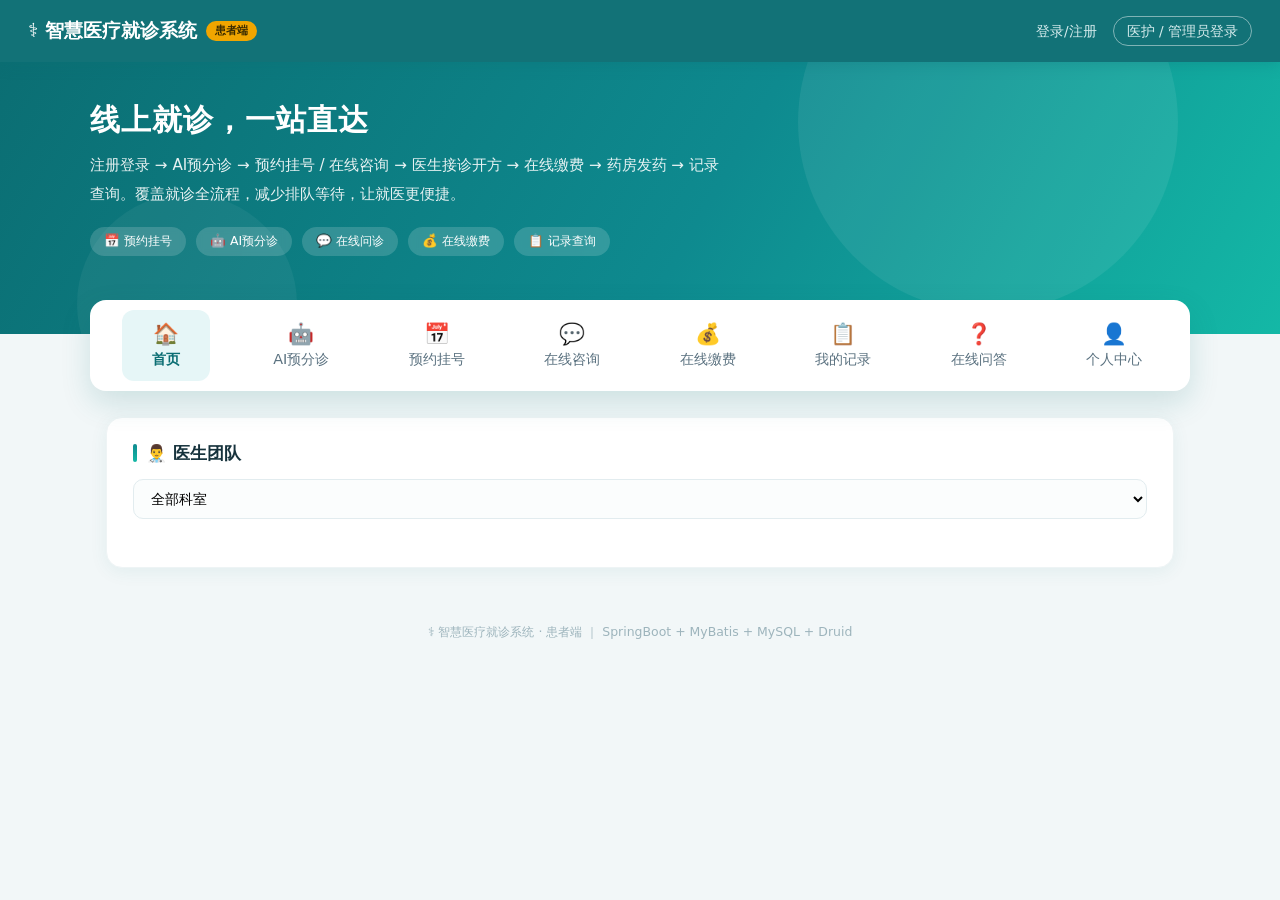
==== src/main/resources/public/index.html @ e4401f3a "基线：前端 UI 改造前的原始状态 5 个纯静态 HTML（患者端/登录/管理/医生/药房），样式与脚本内联。 此提交作为前端改造的可回滚基线。" ====
<!DOCTYPE html>
<html lang="zh-CN">
<head>
<meta charset="UTF-8">
<meta name="viewport" content="width=device-width, initial-scale=1.0">
<title>智慧医疗就诊系统 - 患者端</title>
<style>
:root{
  --brand:#0e8a8f; --brand-dark:#0b6e73; --accent:#f0a500;
  --ink:#16323c; --muted:#6b7f8a; --line:#e2ecef; --bg:#f2f7f8;
}
*{box-sizing:border-box;margin:0;padding:0;font-family:"PingFang SC","Microsoft YaHei",system-ui,sans-serif}
body{background:var(--bg);min-height:100vh;color:var(--ink)}
/* ===== 顶栏 ===== */
.topbar{background:rgba(11,110,115,.97);backdrop-filter:blur(8px);color:#fff;padding:0 28px;height:62px;display:flex;align-items:center;justify-content:space-between;position:sticky;top:0;z-index:50;box-shadow:0 2px 14px rgba(11,110,115,.3)}
.topbar .logo{font-size:1.2rem;font-weight:700;display:flex;align-items:center;gap:9px}
.topbar .logo .badge{background:var(--accent);color:#3a2c00;font-size:.68rem;padding:3px 9px;border-radius:999px;font-weight:600}
.topbar a{color:#e6f6f7;text-decoration:none;margin-left:16px;font-size:.86rem;opacity:.92;transition:.2s}
.topbar a:hover{opacity:1;color:#fff}
/* ===== 横幅 ===== */
.hero{background:linear-gradient(120deg,#0b6e73 0%,#0e8a8f 55%,#14b8a6 100%);color:#fff;padding:38px 24px 78px;position:relative;overflow:hidden}
.hero::before{content:"";position:absolute;width:380px;height:380px;border-radius:50%;background:rgba(255,255,255,.07);top:-130px;right:8%}
.hero::after{content:"";position:absolute;width:220px;height:220px;border-radius:50%;background:rgba(255,255,255,.05);bottom:-80px;left:6%}
.hero .inner{max-width:1100px;margin:0 auto;position:relative}
.hero h1{font-size:1.9rem;letter-spacing:1px;margin-bottom:10px}
.hero p{opacity:.9;font-size:.95rem;line-height:1.9;max-width:640px}
.hero .chips{margin-top:18px;display:flex;gap:10px;flex-wrap:wrap}
.hero .chips span{background:rgba(255,255,255,.16);backdrop-filter:blur(4px);padding:6px 14px;border-radius:999px;font-size:.78rem}
/* ===== 导航 ===== */
.nav{max-width:1100px;margin:-34px auto 0;background:#fff;border-radius:16px;box-shadow:0 12px 30px rgba(11,110,115,.16);display:flex;justify-content:space-around;padding:10px 8px;position:relative;z-index:10;flex-wrap:wrap}
.nav button{border:none;background:none;padding:12px 10px;font-size:.9rem;color:#5b7280;cursor:pointer;border-radius:12px;transition:.22s;display:flex;flex-direction:column;align-items:center;gap:4px;min-width:88px}
.nav button .ico{font-size:1.3rem}
.nav button.active{background:var(--brand-light,#e6f6f7);background:#e6f6f7;color:var(--brand-dark);font-weight:600}
.nav button:hover:not(.active){background:#f2f9fa;color:var(--brand)}
/* ===== 主体卡片 ===== */
.main{max-width:1100px;margin:26px auto;padding:0 16px}
.section{display:none;animation:fade .3s ease}
.section.active{display:block}
@keyframes fade{from{opacity:0;transform:translateY(8px)}to{opacity:1;transform:none}}
.card{background:#fff;border-radius:16px;padding:24px 26px;margin-bottom:20px;box-shadow:0 4px 18px rgba(11,110,115,.07);border:1px solid #eef4f5}
.card h3{font-size:1.06rem;color:var(--ink);margin-bottom:14px;display:flex;align-items:center;gap:9px}
.card h3::before{content:"";width:4px;height:18px;border-radius:2px;background:linear-gradient(180deg,var(--brand),#14b8a6)}
/* ===== 按钮/表单 ===== */
.btn{display:inline-block;padding:9px 20px;border:none;border-radius:10px;background:var(--brand);color:#fff;font-size:.88rem;cursor:pointer;text-decoration:none;transition:.22s;font-weight:500}
.btn:hover{background:var(--brand-dark);transform:translateY(-1px);box-shadow:0 6px 14px rgba(14,138,143,.28)}
.btn.green{background:#16a34a}.btn.green:hover{background:#15803d}
.btn.orange{background:#ea580c}.btn.orange:hover{background:#c2410c}
.btn.gray{background:#94a3b8}.btn.gray:hover{background:#64748b}
.btn.sm{padding:5px 13px;font-size:.8rem;border-radius:8px}
input,select,textarea{width:100%;padding:10px 13px;border:1.5px solid var(--line);border-radius:10px;font-size:.9rem;outline:none;margin-bottom:10px;background:#fbfdfd;transition:.2s}
input:focus,select:focus,textarea:focus{border-color:var(--brand);box-shadow:0 0 0 4px rgba(14,138,143,.1);background:#fff}
label{font-size:.84rem;color:#48606c;display:block;margin-bottom:5px;font-weight:500}
.row{display:flex;gap:12px;flex-wrap:wrap}
.row>*{flex:1;min-width:160px}
/* ===== 表格 ===== */
table{width:100%;border-collapse:separate;border-spacing:0;font-size:.85rem;margin-top:8px;border:1px solid var(--line);border-radius:10px;overflow:hidden}
th,td{padding:10px 12px;text-align:left;border-bottom:1px solid #eef4f5}
th{background:#f0f7f8;color:#33505c;font-weight:600;font-size:.82rem}
tr:last-child td{border-bottom:none}
tbody tr{transition:.15s}
tbody tr:hover{background:#f4fafb}
/* ===== 徽章 ===== */
.tag{display:inline-block;padding:3px 11px;border-radius:999px;font-size:.74rem;font-weight:500}
.tag.blue{background:#e0f2fe;color:#0369a1}.tag.green{background:#dcfce7;color:#15803d}
.tag.orange{background:#ffedd5;color:#c2410c}.tag.red{background:#fee2e2;color:#b91c1c}.tag.gray{background:#f1f5f9;color:#64748b}
/* ===== 医生卡片 ===== */
.doctor-grid{display:grid;grid-template-columns:repeat(auto-fill,minmax(250px,1fr));gap:16px}
.doctor-card{border:1.5px solid var(--line);border-radius:14px;padding:16px;cursor:pointer;transition:.25s;background:#fff}
.doctor-card:hover{border-color:var(--brand);box-shadow:0 10px 24px rgba(14,138,143,.16);transform:translateY(-3px)}
.avatar{width:48px;height:48px;border-radius:50%;background:linear-gradient(135deg,var(--brand),#14b8a6);color:#fff;display:flex;align-items:center;justify-content:center;font-size:1.25rem;font-weight:600;box-shadow:0 4px 10px rgba(14,138,143,.3)}
/* ===== 弹窗 ===== */
.modal-mask{display:none;position:fixed;inset:0;background:rgba(16,42,50,.5);backdrop-filter:blur(3px);z-index:100;justify-content:center;align-items:center}
.modal{position:relative;background:#fff;border-radius:18px;padding:30px 32px;width:410px;max-width:92vw;max-height:88vh;overflow:auto;box-shadow:0 24px 60px rgba(0,0,0,.25);animation:up .3s ease}
@keyframes up{from{opacity:0;transform:translateY(16px) scale(.98)}to{opacity:1;transform:none}}
.modal h3{margin-bottom:16px;color:var(--ink)}
.modal-close{position:absolute;top:12px;right:14px;width:32px;height:32px;border-radius:50%;display:flex;align-items:center;justify-content:center;font-size:1.25rem;color:#94a3b8;cursor:pointer;line-height:1;transition:.2s}
.modal-close:hover{background:#f1f5f9;color:#334155}
/* ===== 对话 ===== */
.chat-box{border:1.5px solid var(--line);border-radius:14px;height:320px;overflow:auto;padding:16px;background:linear-gradient(180deg,#f6fafb,#eef5f6)}
.msg{max-width:74%;padding:10px 14px;border-radius:14px;margin-bottom:10px;font-size:.88rem;line-height:1.6;box-shadow:0 2px 6px rgba(0,0,0,.05)}
.msg.patient{background:linear-gradient(135deg,var(--brand),#12a5ab);color:#fff;margin-left:auto;border-bottom-right-radius:4px}
.msg.doctor{background:#fff;border:1px solid var(--line);border-bottom-left-radius:4px}
/* ===== 预分诊结果 ===== */
.triage-result{border-left:4px solid var(--brand);background:#f0fafa;padding:16px 18px;border-radius:12px;margin-top:14px;animation:fade .3s}
.triage-result.urgent{border-left-color:#dc2626;background:#fef2f2}
.muted{color:var(--muted);font-size:.8rem}
.empty{text-align:center;color:#9db4bc;padding:36px 0;font-size:.88rem}
.empty::before{content:"🗂️";display:block;font-size:2rem;margin-bottom:8px;opacity:.6}
footer{text-align:center;color:#9db4bc;font-size:.78rem;padding:30px 0}
</style>
</head>
<body>
<div class="topbar">
  <div class="logo">⚕️ 智慧医疗就诊系统 <span class="badge">患者端</span></div>
  <div><span id="userArea"></span><a href="/login.html" style="border:1px solid rgba(255,255,255,.5);border-radius:999px;padding:6px 13px">医护 / 管理员登录</a></div>
</div>

<div class="hero">
  <div class="inner">
    <h1>线上就诊，一站直达</h1>
    <p>注册登录 → AI预分诊 → 预约挂号 / 在线咨询 → 医生接诊开方 → 在线缴费 → 药房发药 → 记录查询。覆盖就诊全流程，减少排队等待，让就医更便捷。</p>
    <div class="chips"><span>📅 预约挂号</span><span>🤖 AI预分诊</span><span>💬 在线问诊</span><span>💰 在线缴费</span><span>📋 记录查询</span></div>
  </div>
</div>

<div class="nav" id="nav">
  <button data-s="home" class="active"><span class="ico">🏠</span>首页</button>
  <button data-s="triage"><span class="ico">🤖</span>AI预分诊</button>
  <button data-s="reg"><span class="ico">📅</span>预约挂号</button>
  <button data-s="consult"><span class="ico">💬</span>在线咨询</button>
  <button data-s="pay"><span class="ico">💰</span>在线缴费</button>
  <button data-s="records"><span class="ico">📋</span>我的记录</button>
  <button data-s="qa"><span class="ico">❓</span>在线问答</button>
  <button data-s="mine"><span class="ico">👤</span>个人中心</button>
</div>

<div class="main">

  <!-- 首页 -->
  <div class="section active" id="s-home">
    <div class="card">
      <h3>👨‍⚕️ 医生团队</h3>
      <div class="row" style="margin-bottom:14px">
        <select id="homeDept" onchange="loadHomeDoctors()"><option value="">全部科室</option></select>
      </div>
      <div class="doctor-grid" id="homeDoctors"></div>
    </div>
  </div>

  <!-- AI预分诊 -->
  <div class="section" id="s-triage">
    <div class="card">
      <h3>🤖 AI预分诊 <span class="tag blue">仅供参考，不构成诊断</span></h3>
      <label>就诊人</label><select id="triageVisitor"></select>
      <label>症状部位</label>
      <select id="triagePart">
        <option value="">请选择</option><option>头部</option><option>胸部</option><option>腹部</option>
        <option>咽喉</option><option>皮肤</option><option>四肢关节</option><option>口腔</option><option>全身</option>
      </select>
      <label>症状描述</label>
      <textarea id="triageSymptoms" rows="3" placeholder="请描述您的症状，如：咳嗽、发热、嗓子疼两天了"></textarea>
      <label>发病时间</label>
      <select id="triageDuration"><option>今天</option><option>1-3天</option><option>3-7天</option><option>一周以上</option></select>
      <button class="btn" onclick="submitTriage()">开始AI分诊</button>
      <div id="triageResult"></div>
    </div>
    <div class="card">
      <h3>📜 历史分诊记录</h3>
      <div id="triageHistory"></div>
    </div>
  </div>

  <!-- 预约挂号 -->
  <div class="section" id="s-reg">
    <div class="card">
      <h3>📅 预约挂号</h3>
      <div class="row">
        <div><label>第一步：选择科室</label><select id="regDept" onchange="loadRegDoctors()"><option value="">请选择科室</option></select></div>
        <div><label>第二步：选择医生</label><select id="regDoctor" onchange="loadRegSchedules()"><option value="">请先选择科室</option></select></div>
        <div><label>第三步：选择就诊人</label><select id="regVisitor"></select></div>
      </div>
      <label>第四步：选择出诊日期与时段</label>
      <div id="regSchedules"></div>
      <div id="regResult"></div>
    </div>
    <div class="card">
      <h3>🗂️ 我的挂号记录</h3>
      <div id="regList"></div>
    </div>
  </div>

  <!-- 在线咨询 -->
  <div class="section" id="s-consult">
    <div class="card">
      <h3>💬 发起在线咨询</h3>
      <div class="row">
        <div><label>选择医生</label><select id="consultDoctor"></select></div>
        <div><label>问诊类型</label><select id="consultType"><option>图文</option><option>语音</option><option>视频</option></select></div>
        <div><label>就诊人</label><select id="consultVisitor"></select></div>
      </div>
      <label>病情描述（可填写检验检查情况、既往病史）</label>
      <textarea id="consultDesc" rows="3" placeholder="请描述病情..."></textarea>
      <button class="btn" onclick="startConsult()">发起咨询</button>
      <p class="muted" style="margin-top:10px">💡 在线咨询适用于常见病、慢性病复诊；急危重症请及时线下就医。</p>
    </div>
    <div class="card">
      <h3>🗂️ 我的问诊</h3>
      <div id="consultList"></div>
    </div>
    <div class="card" id="chatCard" style="display:none">
      <h3>💬 问诊对话 <span id="chatStatus" class="tag blue"></span></h3>
      <div class="chat-box" id="chatBox"></div>
      <div class="row" style="margin-top:12px;align-items:center">
        <input id="chatInput" placeholder="输入消息..." style="margin-bottom:0">
        <button class="btn" style="flex:0 0 auto" onclick="sendMsg()">发送</button>
      </div>
      <button class="btn gray sm" style="margin-top:12px" onclick="refreshMsgs()">刷新消息</button>
    </div>
  </div>

  <!-- 在线缴费 -->
  <div class="section" id="s-pay">
    <div class="card">
      <h3>💰 待缴清单</h3>
      <div id="payPending"></div>
    </div>
    <div class="card">
      <h3>🧾 缴费记录 / 电子票夹</h3>
      <div id="payRecords"></div>
    </div>
  </div>

  <!-- 我的记录 -->
  <div class="section" id="s-records">
    <div class="card">
      <h3>📋 记录查询</h3>
      <div class="row" style="margin-bottom:14px">
        <button class="btn sm" onclick="loadRecords('rx')">我的处方</button>
        <button class="btn sm gray" onclick="loadRecords('medical')">病历记录</button>
        <button class="btn sm gray" onclick="loadRecords('triage')">预分诊记录</button>
      </div>
      <div id="recordsList"></div>
    </div>
  </div>

  <!-- 在线问答 -->
  <div class="section" id="s-qa">
    <div class="card">
      <h3>❓ 在线问答</h3>
      <label>向医院咨询问题</label>
      <textarea id="qaContent" rows="2" placeholder="请输入您的问题..."></textarea>
      <button class="btn" onclick="askQuestion()">提交问题</button>
    </div>
    <div class="card">
      <h3>🗂️ 我的问答</h3>
      <div id="qaList"></div>
    </div>
  </div>

  <!-- 个人中心 -->
  <div class="section" id="s-mine">
    <div class="card">
      <h3>👤 个人信息（实名信息）</h3>
      <div id="mineInfo"></div>
      <label>姓名</label><input id="mineName">
      <label>身份证号</label><input id="mineIdCard" placeholder="用于挂号、医保凭证核验">
      <label>性别</label><select id="mineSex"><option>男</option><option>女</option></select>
      <button class="btn" onclick="saveMine()">保存资料</button>
    </div>
    <div class="card">
      <h3>👨‍👩‍👧 就诊人管理 <span class="muted">（最多5人，可为家人挂号）</span></h3>
      <div id="visitorList"></div>
      <hr style="margin:16px 0;border:none;border-top:1px dashed var(--line)">
      <div class="row">
        <div><label>姓名</label><input id="vName"></div>
        <div><label>性别</label><select id="vSex"><option>男</option><option>女</option></select></div>
        <div><label>年龄</label><input id="vAge" type="number"></div>
      </div>
      <div class="row">
        <div><label>身份证号</label><input id="vIdCard"></div>
        <div><label>联系电话</label><input id="vPhone"></div>
      </div>
      <button class="btn green" onclick="addVisitor()">添加就诊人</button>
    </div>
  </div>

</div>
<footer>⚕️ 智慧医疗就诊系统 · 患者端 ｜ SpringBoot + MyBatis + MySQL + Druid</footer>

<!-- 登录/注册弹窗 -->
<div class="modal-mask" id="loginMask" onclick="if(event.target===this)closeLogin()">
  <div class="modal">
    <span class="modal-close" onclick="closeLogin()" title="关闭">×</span>
    <h3 id="loginTitle">用户登录</h3>
    <label>手机号</label><input id="loginPhone" placeholder="演示账号 13800000001">
    <label>密码</label><input id="loginPwd" type="password" placeholder="演示密码 123456">
    <div id="regExtra" style="display:none">
      <label>姓名</label><input id="regName" placeholder="选填">
    </div>
    <div style="display:flex;gap:10px;margin-top:8px">
      <button class="btn" id="loginBtn" onclick="doLogin()">登录</button>
      <button class="btn gray" onclick="toggleReg()" id="toggleBtn">没有账号？去注册</button>
    </div>
    <p class="muted" style="margin-top:12px">登录后可使用预分诊、挂号、咨询、缴费等全部功能</p>
  </div>
</div>

<script>
//登录身份：token 走请求头交给后端识别，user 是身份档案（仅用于展示）
//登录态按角色分槽存放（token_患者 / token_医生 ...），同一个浏览器同时登几个端互不干扰
const MY_ROLE = 'patient';
const OTHER_KEYS = ['token', 'user', 'role', 'patient', 'doctor', 'doctor_token', 'staff'];
let token = localStorage.getItem('token_' + MY_ROLE) || '';
let patient = token ? JSON.parse(localStorage.getItem('user_' + MY_ROLE) || 'null') : null;
let isReg = false;
let currentConsult = null;

function clearAuth() {
  localStorage.removeItem('token_' + MY_ROLE);
  localStorage.removeItem('user_' + MY_ROLE);
  OTHER_KEYS.forEach(k => localStorage.removeItem(k));
}

// ==================== 基础工具 ====================
async function api(url, opts) {
  opts = opts || {};
  const headers = Object.assign({}, opts.headers || {});
  if (token) headers['X-Token'] = token;
  const res = await fetch(url, Object.assign({}, opts, { headers }));
  const data = await res.json();
  //令牌缺失/过期统一清身份并回登录页，避免每个页面各写一套判断
  if (data.code === 401) {
    clearAuth();
    token = ''; patient = null;
    //首页未登录也能浏览，所以允许调用方接管 401（silent401），不一律把人推到登录页
    if (!opts.silent401) location.replace('/login.html');
  }
  return data;
}
//后端返回的是 ISO(UTC) 时间，统一转成本地时间显示（直接截字符串会差8小时甚至差一天）
function fmtTime(d) {
  if (!d) return '';
  const t = new Date(d);
  if (isNaN(t.getTime())) return String(d);
  const p = n => String(n).padStart(2, '0');
  return `${t.getFullYear()}-${p(t.getMonth() + 1)}-${p(t.getDate())} ${p(t.getHours())}:${p(t.getMinutes())}`;
}
function fmt(d) { return fmtTime(d).substring(0, 10); }
function needLogin() {
  if (!patient) { document.getElementById('loginMask').style.display = 'flex'; return true; }
  return false;
}
function renderUserArea() {
  const el = document.getElementById('userArea');
  if (patient) {
    el.innerHTML = `<span style="margin-right:6px">👤 ${patient.name}</span><a href="javascript:logout()">退出</a>`;
  } else {
    el.innerHTML = `<a href="javascript:showLogin()">登录/注册</a>`;
  }
}
function showLogin() { document.getElementById('loginMask').style.display = 'flex'; }
function closeLogin() { document.getElementById('loginMask').style.display = 'none'; }
document.addEventListener('keydown', e => { if (e.key === 'Escape') closeLogin(); });
//退出登录要通知服务端作废令牌：旧写法只清 localStorage，令牌在服务端仍然有效
async function logout() {
  try { await api('/api/auth/logout', { method: 'POST' }); } catch (e) { /* 忽略，本地照样清 */ }
  clearAuth();
  token = ''; patient = null;
  location.href = '/login.html';
}
function toggleReg() {
  isReg = !isReg;
  document.getElementById('regExtra').style.display = isReg ? 'block' : 'none';
  document.getElementById('loginTitle').textContent = isReg ? '用户注册' : '用户登录';
  document.getElementById('loginBtn').textContent = isReg ? '注册并登录' : '登录';
  document.getElementById('toggleBtn').textContent = isReg ? '已有账号？去登录' : '没有账号？去注册';
}
async function doLogin() {
  const phone = document.getElementById('loginPhone').value.trim();
  const password = document.getElementById('loginPwd').value;
  if (!phone || !password) { alert('请输入手机号和密码'); return; }
  const url = isReg ? '/api/patient/register' : '/api/patient/login';
  const body = { phone, password };
  if (isReg) body.name = document.getElementById('regName').value.trim();
  const r = await api(url, { method: 'POST', headers: { 'Content-Type': 'application/json' }, body: JSON.stringify(body) });
  if (r.code !== 200) { alert(r.msg); return; }
  if (isReg) { alert('注册成功，请登录'); toggleReg(); return; }
  //登录返回统一结构：token + role + profile
  token = r.data.token;
  patient = r.data.profile;
  localStorage.setItem('token_' + MY_ROLE, token);
  localStorage.setItem('user_' + MY_ROLE, JSON.stringify(patient));
  document.getElementById('loginMask').style.display = 'none';
  init();
}

// ==================== 导航切换 ====================
const SECTIONS = ['home', 'triage', 'reg', 'consult', 'pay', 'records', 'qa', 'mine'];
//当前标签同步写进 URL 的 #（如 /#pay），刷新后按 # 恢复；不写的话刷新一定回到"首页"
function activate(s) {
  if (!SECTIONS.includes(s)) s = 'home';
  document.querySelectorAll('.nav button').forEach(b => b.classList.toggle('active', b.dataset.s === s));
  document.querySelectorAll('.section').forEach(x => x.classList.toggle('active', x.id === 's-' + s));
  loadSection(s);
  //用 replaceState 而不是改 location.hash：不产生历史记录，也不会触发 hashchange 再切一次
  history.replaceState(null, '', s === 'home' ? location.pathname : '#' + s);
}
document.getElementById('nav').addEventListener('click', e => {
  const btn = e.target.closest('button');
  if (!btn) return;
  activate(btn.dataset.s);
});
function loadSection(s) {
  if (s === 'home') loadHomeDoctors();
  if (s === 'triage') { loadVisitors('triageVisitor'); loadTriageHistory(); }
  if (s === 'reg') { loadRegDepts(); loadVisitors('regVisitor'); loadRegList(); }
  if (s === 'consult') { loadConsultDoctors(); loadVisitors('consultVisitor'); loadConsultList(); }
  if (s === 'pay') { loadPayPending(); loadPayRecords(); }
  if (s === 'records') loadRecords('rx');
  if (s === 'qa') loadQaList();
  if (s === 'mine') loadMine();
}

// ==================== 首页 ====================
async function loadHomeDoctors() {
  const deptId = document.getElementById('homeDept').value;
  const r = await api(deptId ? '/api/guide/doctors?deptId=' + deptId : '/api/guide/doctor/all');
  const box = document.getElementById('homeDoctors');
  if (!r.data || r.data.length === 0) { box.innerHTML = '<div class="empty">暂无医生</div>'; return; }
  box.innerHTML = r.data.map(d => `
    <div class="doctor-card" onclick="goReg(${d.deptId},${d.id})">
      <div style="display:flex;gap:12px;align-items:center">
        <div class="avatar">${d.name[0]}</div>
        <div><b>${d.name}</b> <span class="tag blue">${d.title}</span>
        <div class="muted" style="margin-top:3px">${d.deptName || ''} · ⭐${d.score} · ${d.onlineStatus}</div></div>
      </div>
      <div style="font-size:.82rem;color:#5b7280;margin-top:10px;line-height:1.6">擅长：${d.specialty || '常见病诊治'}</div>
      <div style="font-size:.85rem;margin-top:8px;display:flex;justify-content:space-between;align-items:center">
        <span>挂号费 <b style="color:#ea580c">￥${d.fee}</b></span>
        <span style="color:var(--brand);font-size:.78rem;font-weight:600">点击挂号 →</span>
      </div>
    </div>`).join('');
}
//科室下拉只加载一次（幂等）。旧写法点击后用 setTimeout(100) 去设值，
//若科室列表此时才返回并重建 innerHTML，选择会被冲掉，表现为"跳转后科室没选上"
let deptsPromise = null;
function ensureDepts() {
  if (!deptsPromise) {
    deptsPromise = api('/api/guide/depts').then(r => {
      const opts = '<option value="">请选择科室</option>' + (r.data || []).map(d => `<option value="${d.id}">${d.name}</option>`).join('');
      document.getElementById('regDept').innerHTML = opts;
      const homeSel = document.getElementById('homeDept');
      if (homeSel.options.length <= 1) {
        homeSel.innerHTML = '<option value="">全部科室</option>' + (r.data || []).map(d => `<option value="${d.id}">${d.name}</option>`).join('');
      }
      return r;
    });
  }
  return deptsPromise;
}
async function goReg(deptId, doctorId) {
  document.querySelector('[data-s="reg"]').click();
  await ensureDepts();
  document.getElementById('regDept').value = deptId;
  await loadRegDoctors();
  document.getElementById('regDoctor').value = doctorId;
  await loadRegSchedules();
}

// ==================== 就诊人 ====================
async function loadVisitors(selectId) {
  const sel = document.getElementById(selectId);
  if (!patient) { sel.innerHTML = '<option value="">请先登录</option>'; return; }
  const r = await api('/api/patient/visitor/list?patientId=' + patient.id);
  sel.innerHTML = (r.data || []).map(v => `<option value="${v.id}">${v.name}（${v.sex} ${v.age}岁）</option>`).join('');
}

// ==================== AI预分诊 ====================
async function submitTriage() {
  if (needLogin()) return;
  const visitorId = document.getElementById('triageVisitor').value;
  if (!visitorId) { alert('请先添加就诊人'); return; }
  const body = {
    patientId: patient.id,
    visitorId: Number(visitorId),
    visitorName: document.getElementById('triageVisitor').selectedOptions[0].text.split('（')[0],
    bodyPart: document.getElementById('triagePart').value,
    symptoms: document.getElementById('triageSymptoms').value.trim(),
    duration: document.getElementById('triageDuration').value
  };
  const r = await api('/api/triage/submit', { method: 'POST', headers: { 'Content-Type': 'application/json' }, body: JSON.stringify(body) });
  if (r.code !== 200) { alert(r.msg); return; }
  const d = r.data;
  document.getElementById('triageResult').innerHTML = `
    <div class="triage-result ${d.urgency === '急诊' ? 'urgent' : ''}">
      <b>分诊结果：</b>建议科室 <b style="color:var(--brand-dark)">${d.suggestedDept}</b>
      <span class="tag ${d.urgency === '急诊' ? 'red' : 'green'}">${d.urgency}</span><br>
      <span style="font-size:.86rem;color:#48606c;line-height:1.7">${d.advice}</span><br>
      <button class="btn sm" style="margin-top:12px" onclick="document.querySelector('[data-s=reg]').click()">去挂号</button>
      <button class="btn sm green" style="margin-top:12px" onclick="document.querySelector('[data-s=consult]').click()">发起在线咨询</button>
    </div>`;
  loadTriageHistory();
}
async function loadTriageHistory() {
  if (!patient) return;
  const r = await api('/api/triage/history?patientId=' + patient.id);
  const box = document.getElementById('triageHistory');
  if (!r.data || r.data.length === 0) { box.innerHTML = '<div class="empty">暂无分诊记录</div>'; return; }
  box.innerHTML = '<table><tr><th>就诊人</th><th>症状</th><th>建议科室</th><th>紧急程度</th><th>时间</th></tr>' +
    r.data.map(t => `<tr><td>${t.visitorName}</td><td>${t.symptoms}</td><td>${t.suggestedDept}</td>
      <td><span class="tag ${t.urgency === '急诊' ? 'red' : 'green'}">${t.urgency}</span></td>
      <td>${fmtTime(t.createTime)}</td></tr>`).join('') + '</table>';
}

// ==================== 预约挂号 ====================
async function loadRegDepts() {
  const r = await ensureDepts();
  if (!r || r.code !== 200) return;
}
async function loadRegDoctors() {
  const deptId = document.getElementById('regDept').value;
  const sel = document.getElementById('regDoctor');
  if (!deptId) { sel.innerHTML = '<option value="">请先选择科室</option>'; return; }
  const r = await api('/api/guide/doctors?deptId=' + deptId);
  sel.innerHTML = '<option value="">请选择医生</option>' + (r.data || []).map(d =>
    `<option value="${d.id}">${d.name} ${d.title}（挂号费￥${d.fee} 评分${d.score}）</option>`).join('');
  document.getElementById('regSchedules').innerHTML = '';
}
async function loadRegSchedules() {
  const doctorId = document.getElementById('regDoctor').value;
  const box = document.getElementById('regSchedules');
  if (!doctorId) { box.innerHTML = ''; return; }
  const r = await api('/api/guide/schedules?doctorId=' + doctorId);
  if (!r.data || r.data.length === 0) { box.innerHTML = '<div class="empty">该医生近期无排班</div>'; return; }
  box.innerHTML = '<table><tr><th>出诊日期</th><th>时段</th><th>剩余号源</th><th>挂号费</th><th>操作</th></tr>' +
    r.data.map(s => `<tr><td>${fmt(s.workDate)}</td><td>${s.timeSlot}</td>
      <td><span class="tag ${s.remainCount > 0 ? 'green' : 'red'}">${s.remainCount}/${s.totalCount}</span></td>
      <td>￥${s.fee}</td>
      <td>${s.remainCount > 0 ? `<button class="btn sm" onclick="createReg(${s.id})">挂号</button>` : '<span class="muted">约满</span>'}</td></tr>`).join('') + '</table>';
}
async function createReg(scheduleId) {
  if (needLogin()) return;
  const visitorId = document.getElementById('regVisitor').value;
  if (!visitorId) { alert('请选择就诊人（个人中心可添加）'); return; }
  const r = await api(`/api/reg/create?scheduleId=${scheduleId}&visitorId=${visitorId}&patientId=${patient.id}`, { method: 'POST' });
  if (r.code !== 200) { alert(r.msg); loadRegSchedules(); return; }
  alert('挂号下单成功！单号：' + r.data.regNo + '\n请到"在线缴费"支付挂号费。');
  loadRegSchedules(); loadRegList();
}
async function loadRegList() {
  if (!patient) return;
  const r = await api('/api/reg/my?patientId=' + patient.id);
  const box = document.getElementById('regList');
  if (!r.data || r.data.length === 0) { box.innerHTML = '<div class="empty">暂无挂号记录</div>'; return; }
  const color = { '待支付': 'orange', '已支付': 'green', '已取消': 'gray', '已完成': 'blue' };
  box.innerHTML = '<table><tr><th>单号</th><th>就诊人</th><th>科室/医生</th><th>就诊时间</th><th>费用</th><th>状态</th><th>操作</th></tr>' +
    r.data.map(g => `<tr><td>${g.regNo}</td><td>${g.visitorName}</td><td>${g.deptName}/${g.doctorName}</td>
      <td>${fmt(g.workDate)} ${g.timeSlot}</td><td>￥${g.fee}</td>
      <td><span class="tag ${color[g.status] || 'gray'}">${g.status}</span></td>
      <td>${['待支付', '已支付'].includes(g.status) ? `<button class="btn sm orange" onclick="cancelReg(${g.id})">退号</button>` : ''}</td></tr>`).join('') + '</table>';
}
async function cancelReg(id) {
  if (!confirm('确认退号？费用将原路退回')) return;
  const r = await api('/api/reg/cancel?id=' + id, { method: 'POST' });
  alert(r.msg);
  loadRegList();
}

// ==================== 在线咨询 ====================
async function loadConsultDoctors() {
  const r = await api('/api/guide/doctor/all');
  document.getElementById('consultDoctor').innerHTML = (r.data || []).map(d =>
    `<option value="${d.id}">${d.name} ${d.title}（${d.deptName || ''} ${d.onlineStatus}）</option>`).join('');
}
async function startConsult() {
  if (needLogin()) return;
  const visitorId = document.getElementById('consultVisitor').value;
  if (!visitorId) { alert('请先添加就诊人'); return; }
  const body = {
    patientId: patient.id,
    visitorId: Number(visitorId),
    doctorId: Number(document.getElementById('consultDoctor').value),
    type: document.getElementById('consultType').value,
    description: document.getElementById('consultDesc').value.trim()
  };
  const r = await api('/api/consult/start', { method: 'POST', headers: { 'Content-Type': 'application/json' }, body: JSON.stringify(body) });
  if (r.code !== 200) { alert(r.msg); return; }
  alert('咨询已发起，等待医生接诊');
  loadConsultList();
  openChat(r.data.id);
}
async function loadConsultList() {
  if (!patient) return;
  const r = await api('/api/consult/my?patientId=' + patient.id);
  const box = document.getElementById('consultList');
  if (!r.data || r.data.length === 0) { box.innerHTML = '<div class="empty">暂无问诊记录</div>'; return; }
  const color = { '待接诊': 'orange', '问诊中': 'blue', '已结束': 'green' };
  box.innerHTML = '<table><tr><th>编号</th><th>医生</th><th>类型</th><th>病情描述</th><th>状态</th><th>小结</th><th>操作</th></tr>' +
    r.data.map(c => `<tr><td>${c.id}</td><td>${c.doctorName}</td><td>${c.type}</td>
      <td>${(c.description || '').substring(0, 20)}</td>
      <td><span class="tag ${color[c.status]}">${c.status}</span></td>
      <td>${c.summary ? c.summary.substring(0, 15) : '-'}</td>
      <td><button class="btn sm" onclick="openChat(${c.id})">进入问诊</button></td></tr>`).join('') + '</table>';
}
function openChat(id) {
  currentConsult = id;
  document.getElementById('chatCard').style.display = 'block';
  refreshMsgs();
  document.getElementById('chatCard').scrollIntoView({ behavior: 'smooth' });
}
async function refreshMsgs() {
  if (!currentConsult) return;
  const r = await api('/api/consult/messages?consultationId=' + currentConsult);
  const box = document.getElementById('chatBox');
  box.innerHTML = (r.data || []).map(m =>
    `<div class="msg ${m.sender}">${m.content}<div class="muted" style="font-size:.7rem;opacity:.75">${m.sender === 'patient' ? '我' : '医生'} ${fmtTime(m.createTime)}</div></div>`).join('');
  box.scrollTop = box.scrollHeight;
  const d = await api('/api/consult/detail?id=' + currentConsult);
  if (d.data) document.getElementById('chatStatus').textContent = d.data.status;
}
async function sendMsg() {
  const content = document.getElementById('chatInput').value.trim();
  if (!content) return;
  await api('/api/consult/send', { method: 'POST', headers: { 'Content-Type': 'application/json' }, body: JSON.stringify({ consultationId: currentConsult, content }) });
  document.getElementById('chatInput').value = '';
  refreshMsgs();
}

// ==================== 在线缴费 ====================
async function loadPayPending() {
  if (!patient) return;
  const r = await api('/api/pay/pending?patientId=' + patient.id);
  const box = document.getElementById('payPending');
  if (!r.data || r.data.length === 0) { box.innerHTML = '<div class="empty">暂无待缴费用</div>'; return; }
  box.innerHTML = '<table><tr><th>订单号</th><th>费用类型</th><th>明细</th><th>金额</th><th>操作</th></tr>' +
    r.data.map(p => `<tr><td>${p.orderNo}</td><td><span class="tag blue">${p.bizType}</span></td><td>${p.title}</td>
      <td><b style="color:#ea580c">￥${p.amount}</b></td>
      <td><button class="btn sm green" onclick="payOrder(${p.id},'微信')">微信支付</button>
      <button class="btn sm" onclick="payOrder(${p.id},'支付宝')">支付宝支付</button></td></tr>`).join('') + '</table>';
}
async function payOrder(id, payType) {
  const r = await api(`/api/pay/pay?paymentId=${id}&payType=${encodeURIComponent(payType)}`, { method: 'POST' });
  if (r.code !== 200) { alert(r.msg); return; }
  alert('支付成功！电子票据号：' + r.data.ticketNo);
  loadPayPending(); loadPayRecords();
}
async function loadPayRecords() {
  if (!patient) return;
  const r = await api('/api/pay/records?patientId=' + patient.id);
  const box = document.getElementById('payRecords');
  if (!r.data || r.data.length === 0) { box.innerHTML = '<div class="empty">暂无缴费记录</div>'; return; }
  const color = { '待支付': 'orange', '已支付': 'green', '已退款': 'gray', '已取消': 'gray' };
  box.innerHTML = '<table><tr><th>订单号</th><th>类型</th><th>明细</th><th>金额</th><th>支付方式</th><th>状态</th><th>电子票据</th></tr>' +
    r.data.map(p => `<tr><td>${p.orderNo}</td><td>${p.bizType}</td><td>${p.title}</td><td>￥${p.amount}</td>
      <td>${p.payType || '-'}</td><td><span class="tag ${color[p.status]}">${p.status}</span></td>
      <td>${p.ticketNo || '-'}</td></tr>`).join('') + '</table>';
}

// ==================== 我的记录 ====================
async function loadRecords(type) {
  if (needLogin()) return;
  const box = document.getElementById('recordsList');
  if (type === 'rx') {
    const r = await api('/api/records/prescriptions?patientId=' + patient.id);
    if (!r.data || r.data.length === 0) { box.innerHTML = '<div class="empty">暂无处方</div>'; return; }
    const color = { '待缴费': 'orange', '待发药': 'blue', '已完成': 'green', '已作废': 'gray' };
    box.innerHTML = r.data.map(rx => `
      <div class="card" style="margin-bottom:14px">
        <b>处方 ${rx.rxNo}</b> <span class="tag ${color[rx.status]}">${rx.status}</span>
        <div class="muted" style="margin:6px 0">诊断：${rx.diagnosis} ｜ 开方医生：${rx.doctorName} ｜ ${fmtTime(rx.createTime)} ｜ 合计 ￥${rx.totalAmount}</div>
        <table><tr><th>药品</th><th>规格</th><th>数量</th><th>用法用量</th><th>疗程</th><th>小计</th></tr>
        ${(rx.items || []).map(i => `<tr><td>${i.medicineName}</td><td>${i.spec}</td><td>${i.quantity}</td>
          <td>${i.dosage || ''} ${i.frequency || ''}</td><td>${i.course || ''}</td><td>￥${i.subtotal}</td></tr>`).join('')}</table>
        ${rx.remark ? `<div class="muted" style="margin-top:8px">📌 药房备注：${rx.remark}</div>` : ''}
      </div>`).join('');
  } else if (type === 'medical') {
    const r = await api('/api/records/medical?patientId=' + patient.id);
    if (!r.data || r.data.length === 0) { box.innerHTML = '<div class="empty">暂无病历记录</div>'; return; }
    box.innerHTML = '<table><tr><th>就诊人</th><th>科室/医生</th><th>诊断</th><th>医嘱建议</th><th>时间</th></tr>' +
      r.data.map(m => `<tr><td>${m.visitorName}</td><td>${m.deptName || ''}/${m.doctorName}</td>
        <td>${m.diagnosis}</td><td>${m.advice || ''}</td><td>${fmtTime(m.createTime)}</td></tr>`).join('') + '</table>';
  } else {
    loadTriageHistoryInto(box);
  }
}
async function loadTriageHistoryInto(box) {
  const r = await api('/api/triage/history?patientId=' + patient.id);
  if (!r.data || r.data.length === 0) { box.innerHTML = '<div class="empty">暂无预分诊记录</div>'; return; }
  box.innerHTML = '<table><tr><th>就诊人</th><th>症状</th><th>建议科室</th><th>紧急程度</th><th>建议</th><th>时间</th></tr>' +
    r.data.map(t => `<tr><td>${t.visitorName}</td><td>${t.symptoms}</td><td>${t.suggestedDept}</td>
      <td>${t.urgency}</td><td>${t.advice}</td><td>${fmtTime(t.createTime)}</td></tr>`).join('') + '</table>';
}

// ==================== 在线问答 ====================
async function askQuestion() {
  if (needLogin()) return;
  const content = document.getElementById('qaContent').value.trim();
  if (!content) { alert('请输入问题内容'); return; }
  const r = await api('/api/qa/ask', { method: 'POST', headers: { 'Content-Type': 'application/json' }, body: JSON.stringify({ patientId: patient.id, patientName: patient.name, content }) });
  if (r.code !== 200) { alert(r.msg); return; }
  document.getElementById('qaContent').value = '';
  alert('问题已提交，请等待医院工作人员解答');
  loadQaList();
}
async function loadQaList() {
  if (!patient) return;
  const r = await api('/api/qa/my?patientId=' + patient.id);
  const box = document.getElementById('qaList');
  if (!r.data || r.data.length === 0) { box.innerHTML = '<div class="empty">暂无问答记录</div>'; return; }
  box.innerHTML = r.data.map(q => `
    <div style="border-bottom:1px dashed var(--line);padding:12px 0">
      <div>❓ ${q.content} <span class="tag ${q.status === '已回复' ? 'green' : 'orange'}">${q.status}</span></div>
      ${q.answer ? `<div style="color:var(--brand-dark);font-size:.86rem;margin-top:8px">💁 回复：${q.answer}</div>` : ''}
      <div class="muted" style="margin-top:6px">${fmtTime(q.createTime)}</div>
    </div>`).join('');
}

// ==================== 个人中心 ====================
async function loadMine() {
  if (needLogin()) return;
  document.getElementById('mineInfo').innerHTML =
    `<p style="font-size:.9rem;color:#48606c;margin-bottom:12px">账号：${patient.phone} ｜ 注册时间：${fmtTime(patient.createTime)}</p>`;
  document.getElementById('mineName').value = patient.name || '';
  document.getElementById('mineIdCard').value = patient.idCard || '';
  document.getElementById('mineSex').value = patient.sex || '男';
  const r = await api('/api/patient/visitor/list?patientId=' + patient.id);
  const box = document.getElementById('visitorList');
  if (!r.data || r.data.length === 0) { box.innerHTML = '<div class="empty">暂无就诊人，请先添加</div>'; return; }
  box.innerHTML = '<table><tr><th>姓名</th><th>性别</th><th>年龄</th><th>身份证号</th><th>电话</th><th>操作</th></tr>' +
    r.data.map(v => `<tr><td>${v.name}</td><td>${v.sex || ''}</td><td>${v.age || ''}</td>
      <td>${v.idCard || ''}</td><td>${v.phone || ''}</td>
      <td><button class="btn sm orange" onclick="delVisitor(${v.id})">删除</button></td></tr>`).join('') + '</table>';
}
async function saveMine() {
  const r = await api('/api/patient/update', { method: 'POST', headers: { 'Content-Type': 'application/json' },
    body: JSON.stringify({ id: patient.id, name: document.getElementById('mineName').value.trim(),
      idCard: document.getElementById('mineIdCard').value.trim(), sex: document.getElementById('mineSex').value }) });
  alert(r.msg);
  if (r.code === 200) { patient.name = document.getElementById('mineName').value.trim(); localStorage.setItem('user_' + MY_ROLE, JSON.stringify(patient)); renderUserArea(); }
}
async function addVisitor() {
  const name = document.getElementById('vName').value.trim();
  if (!name) { alert('请输入就诊人姓名'); return; }
  const r = await api('/api/patient/visitor/add', { method: 'POST', headers: { 'Content-Type': 'application/json' },
    body: JSON.stringify({ patientId: patient.id, name, sex: document.getElementById('vSex').value,
      age: Number(document.getElementById('vAge').value) || null,
      idCard: document.getElementById('vIdCard').value.trim(), phone: document.getElementById('vPhone').value.trim() }) });
  if (r.code !== 200) { alert(r.msg); return; }
  alert('就诊人添加成功');
  ['vName', 'vAge', 'vIdCard', 'vPhone'].forEach(id => document.getElementById(id).value = '');
  loadMine();
}
async function delVisitor(id) {
  if (!confirm('确认删除该就诊人？')) return;
  const r = await api('/api/patient/visitor/delete?id=' + id);
  alert(r.msg);
  loadMine();
}

// ==================== 初始化 ====================
function init() {
  renderUserArea();
  //刷新后停在刷新前的那个标签，而不是无条件回到首页
  activate(location.hash.slice(1) || 'home');
}
//令牌可能是隔夜的废票，启动时跟服务端核对一次，别拿 localStorage 的缓存冒充已登录
async function validateToken() {
  if (!token) return;
  try {
    const me = await api('/api/auth/me', { silent401: true });
    if (me.code !== 200) { clearAuth(); token = ''; patient = null; }
  } catch (e) {
    //服务端不可达时不能卡住初始化，先按本地缓存渲染；令牌真失效会在业务请求上暴露出来
  }
}
validateToken().then(init);
</script>
</body>
</html>
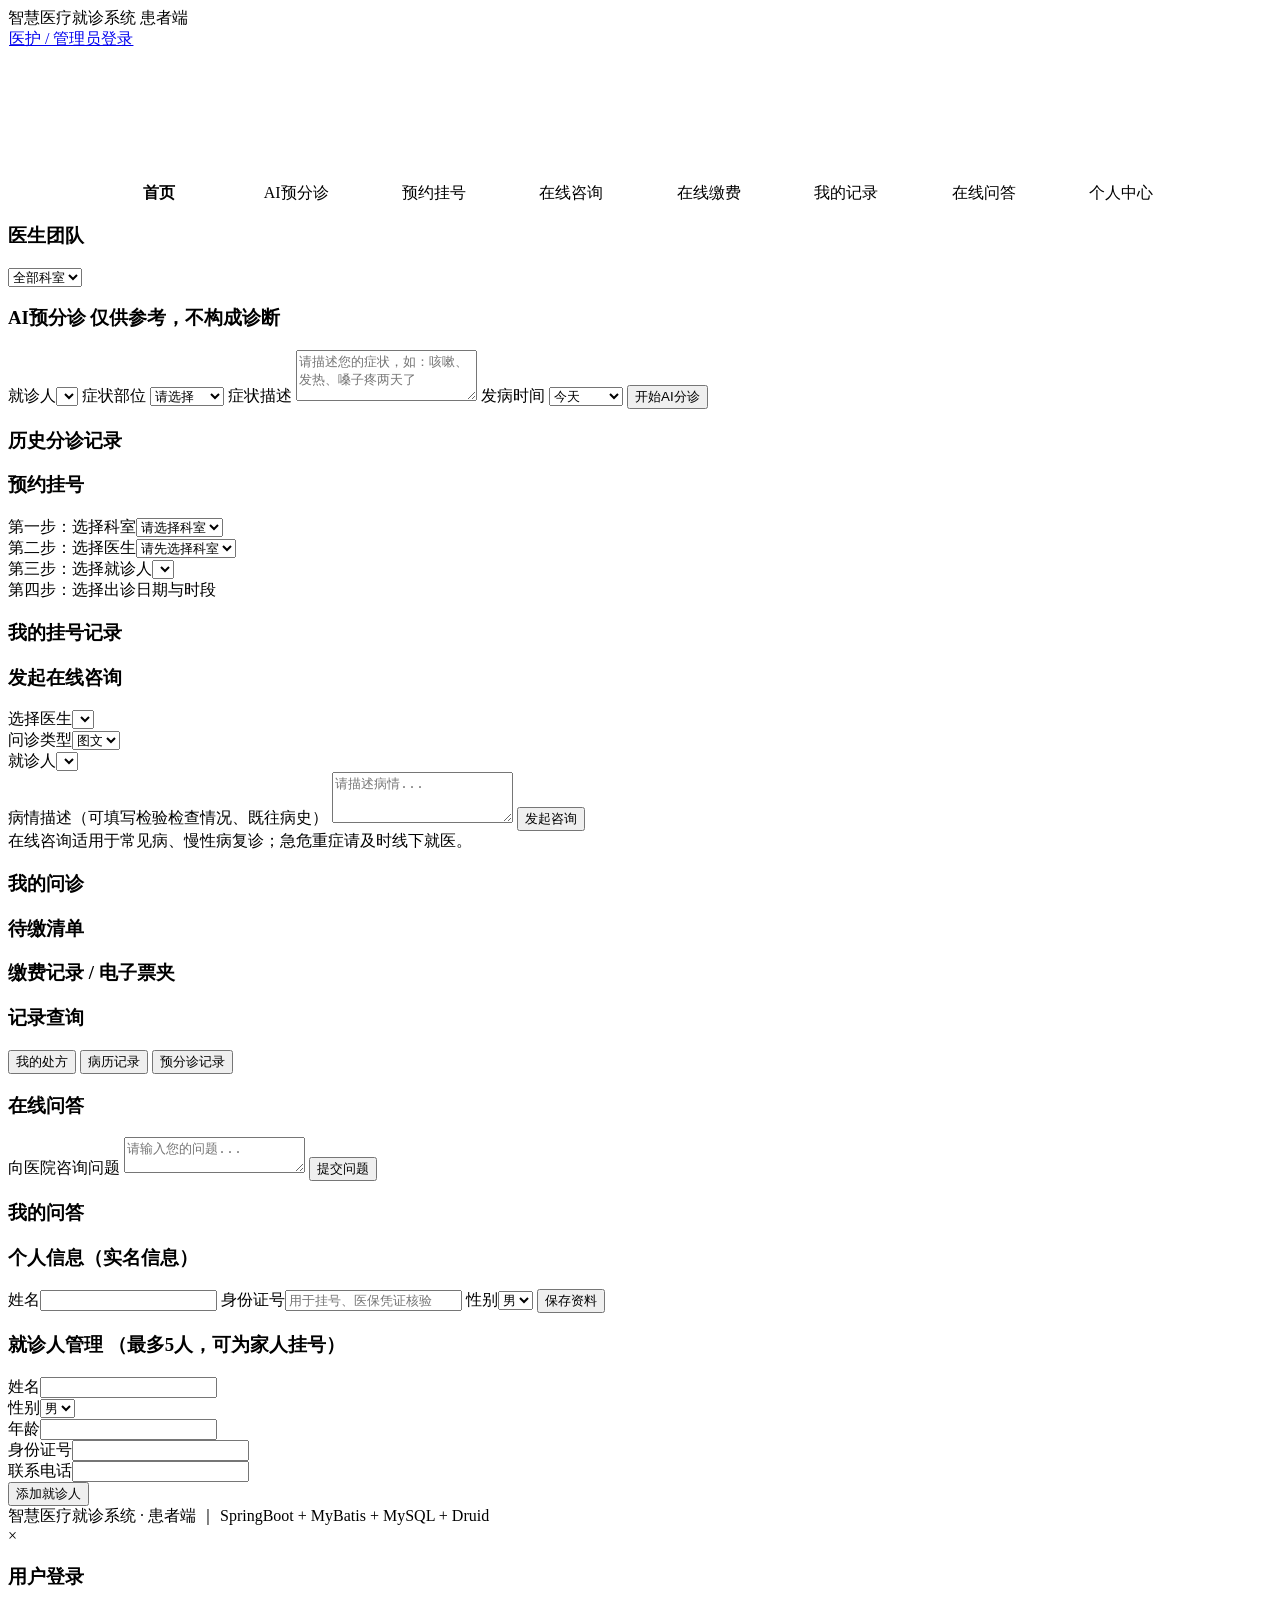
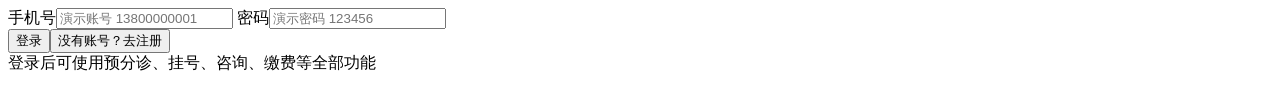
==== commit 217d2d8b: "批次4: 迁移 index.html 到共享样式层 患者端是最后也是最重的一页（759 → 687 行）。样式收敛到 app.css， 本地 api()/clearAuth()/fmtTime()/f" ====
--- a/src/main/resources/public/index.html
+++ b/src/main/resources/public/index.html
@@ -4,114 +4,77 @@
 <meta charset="UTF-8">
 <meta name="viewport" content="width=device-width, initial-scale=1.0">
 <title>智慧医疗就诊系统 - 患者端</title>
+<link rel="stylesheet" href="/css/app.css">
 <style>
-:root{
-  --brand:#0e8a8f; --brand-dark:#0b6e73; --accent:#f0a500;
-  --ink:#16323c; --muted:#6b7f8a; --line:#e2ecef; --bg:#f2f7f8;
-}
-*{box-sizing:border-box;margin:0;padding:0;font-family:"PingFang SC","Microsoft YaHei",system-ui,sans-serif}
-body{background:var(--bg);min-height:100vh;color:var(--ink)}
-/* ===== 顶栏 ===== */
-.topbar{background:rgba(11,110,115,.97);backdrop-filter:blur(8px);color:#fff;padding:0 28px;height:62px;display:flex;align-items:center;justify-content:space-between;position:sticky;top:0;z-index:50;box-shadow:0 2px 14px rgba(11,110,115,.3)}
-.topbar .logo{font-size:1.2rem;font-weight:700;display:flex;align-items:center;gap:9px}
-.topbar .logo .badge{background:var(--accent);color:#3a2c00;font-size:.68rem;padding:3px 9px;border-radius:999px;font-weight:600}
-.topbar a{color:#e6f6f7;text-decoration:none;margin-left:16px;font-size:.86rem;opacity:.92;transition:.2s}
-.topbar a:hover{opacity:1;color:#fff}
+/* 本页独占：横幅 + 横向导航 + 医生卡片 + 预分诊结果 + 个人中心/问答条目 */
+.staff-link{border:1px solid rgba(255,255,255,.5);border-radius:var(--r-full);padding:6px var(--sp-3)}
 /* ===== 横幅 ===== */
-.hero{background:linear-gradient(120deg,#0b6e73 0%,#0e8a8f 55%,#14b8a6 100%);color:#fff;padding:38px 24px 78px;position:relative;overflow:hidden}
+.hero{background:linear-gradient(120deg,var(--primary-dark) 0%,var(--primary) 55%,var(--blue-500) 100%);color:#fff;padding:var(--sp-10) var(--sp-6) 78px;position:relative;overflow:hidden}
 .hero::before{content:"";position:absolute;width:380px;height:380px;border-radius:50%;background:rgba(255,255,255,.07);top:-130px;right:8%}
 .hero::after{content:"";position:absolute;width:220px;height:220px;border-radius:50%;background:rgba(255,255,255,.05);bottom:-80px;left:6%}
 .hero .inner{max-width:1100px;margin:0 auto;position:relative}
-.hero h1{font-size:1.9rem;letter-spacing:1px;margin-bottom:10px}
-.hero p{opacity:.9;font-size:.95rem;line-height:1.9;max-width:640px}
-.hero .chips{margin-top:18px;display:flex;gap:10px;flex-wrap:wrap}
-.hero .chips span{background:rgba(255,255,255,.16);backdrop-filter:blur(4px);padding:6px 14px;border-radius:999px;font-size:.78rem}
-/* ===== 导航 ===== */
-.nav{max-width:1100px;margin:-34px auto 0;background:#fff;border-radius:16px;box-shadow:0 12px 30px rgba(11,110,115,.16);display:flex;justify-content:space-around;padding:10px 8px;position:relative;z-index:10;flex-wrap:wrap}
-.nav button{border:none;background:none;padding:12px 10px;font-size:.9rem;color:#5b7280;cursor:pointer;border-radius:12px;transition:.22s;display:flex;flex-direction:column;align-items:center;gap:4px;min-width:88px}
-.nav button .ico{font-size:1.3rem}
-.nav button.active{background:var(--brand-light,#e6f6f7);background:#e6f6f7;color:var(--brand-dark);font-weight:600}
-.nav button:hover:not(.active){background:#f2f9fa;color:var(--brand)}
-/* ===== 主体卡片 ===== */
-.main{max-width:1100px;margin:26px auto;padding:0 16px}
-.section{display:none;animation:fade .3s ease}
-.section.active{display:block}
-@keyframes fade{from{opacity:0;transform:translateY(8px)}to{opacity:1;transform:none}}
-.card{background:#fff;border-radius:16px;padding:24px 26px;margin-bottom:20px;box-shadow:0 4px 18px rgba(11,110,115,.07);border:1px solid #eef4f5}
-.card h3{font-size:1.06rem;color:var(--ink);margin-bottom:14px;display:flex;align-items:center;gap:9px}
-.card h3::before{content:"";width:4px;height:18px;border-radius:2px;background:linear-gradient(180deg,var(--brand),#14b8a6)}
-/* ===== 按钮/表单 ===== */
-.btn{display:inline-block;padding:9px 20px;border:none;border-radius:10px;background:var(--brand);color:#fff;font-size:.88rem;cursor:pointer;text-decoration:none;transition:.22s;font-weight:500}
-.btn:hover{background:var(--brand-dark);transform:translateY(-1px);box-shadow:0 6px 14px rgba(14,138,143,.28)}
-.btn.green{background:#16a34a}.btn.green:hover{background:#15803d}
-.btn.orange{background:#ea580c}.btn.orange:hover{background:#c2410c}
-.btn.gray{background:#94a3b8}.btn.gray:hover{background:#64748b}
-.btn.sm{padding:5px 13px;font-size:.8rem;border-radius:8px}
-input,select,textarea{width:100%;padding:10px 13px;border:1.5px solid var(--line);border-radius:10px;font-size:.9rem;outline:none;margin-bottom:10px;background:#fbfdfd;transition:.2s}
-input:focus,select:focus,textarea:focus{border-color:var(--brand);box-shadow:0 0 0 4px rgba(14,138,143,.1);background:#fff}
-label{font-size:.84rem;color:#48606c;display:block;margin-bottom:5px;font-weight:500}
-.row{display:flex;gap:12px;flex-wrap:wrap}
-.row>*{flex:1;min-width:160px}
-/* ===== 表格 ===== */
-table{width:100%;border-collapse:separate;border-spacing:0;font-size:.85rem;margin-top:8px;border:1px solid var(--line);border-radius:10px;overflow:hidden}
-th,td{padding:10px 12px;text-align:left;border-bottom:1px solid #eef4f5}
-th{background:#f0f7f8;color:#33505c;font-weight:600;font-size:.82rem}
-tr:last-child td{border-bottom:none}
-tbody tr{transition:.15s}
-tbody tr:hover{background:#f4fafb}
-/* ===== 徽章 ===== */
-.tag{display:inline-block;padding:3px 11px;border-radius:999px;font-size:.74rem;font-weight:500}
-.tag.blue{background:#e0f2fe;color:#0369a1}.tag.green{background:#dcfce7;color:#15803d}
-.tag.orange{background:#ffedd5;color:#c2410c}.tag.red{background:#fee2e2;color:#b91c1c}.tag.gray{background:#f1f5f9;color:#64748b}
+.hero h1{font-size:var(--fs-3xl);letter-spacing:1px;margin-bottom:var(--sp-3)}
+.hero p{opacity:.9;font-size:var(--fs-md);line-height:1.9;max-width:640px}
+.hero .chips{margin-top:var(--sp-5);display:flex;gap:var(--sp-3);flex-wrap:wrap}
+.hero .chips span{background:rgba(255,255,255,.16);backdrop-filter:blur(4px);padding:var(--sp-1) var(--sp-4);border-radius:var(--r-full);font-size:var(--fs-sm);display:inline-flex;align-items:center;gap:var(--sp-1)}
+/* ===== 横向导航（上浮压在横幅下沿） ===== */
+.nav{max-width:1100px;margin:-34px auto 0;background:var(--surface);border-radius:var(--r-2xl);box-shadow:var(--sh-lg);display:flex;justify-content:space-around;padding:var(--sp-3) var(--sp-2);position:relative;z-index:var(--z-nav);flex-wrap:wrap}
+.nav button{border:none;background:none;padding:var(--sp-3);font-size:var(--fs-md);color:var(--gray-500);cursor:pointer;border-radius:var(--r-lg);display:flex;flex-direction:column;align-items:center;gap:var(--sp-1);min-width:88px;font-family:inherit;font-weight:500;transition:background var(--dur),color var(--dur),transform var(--dur)}
+.nav button .ico{width:1.35em;height:1.35em}
+.nav button.active{background:var(--primary-light);color:var(--primary-dark);font-weight:600}
+.nav button:hover:not(.active){background:var(--gray-100);color:var(--primary);transform:translateY(-1px)}
 /* ===== 医生卡片 ===== */
-.doctor-grid{display:grid;grid-template-columns:repeat(auto-fill,minmax(250px,1fr));gap:16px}
-.doctor-card{border:1.5px solid var(--line);border-radius:14px;padding:16px;cursor:pointer;transition:.25s;background:#fff}
-.doctor-card:hover{border-color:var(--brand);box-shadow:0 10px 24px rgba(14,138,143,.16);transform:translateY(-3px)}
-.avatar{width:48px;height:48px;border-radius:50%;background:linear-gradient(135deg,var(--brand),#14b8a6);color:#fff;display:flex;align-items:center;justify-content:center;font-size:1.25rem;font-weight:600;box-shadow:0 4px 10px rgba(14,138,143,.3)}
-/* ===== 弹窗 ===== */
-.modal-mask{display:none;position:fixed;inset:0;background:rgba(16,42,50,.5);backdrop-filter:blur(3px);z-index:100;justify-content:center;align-items:center}
-.modal{position:relative;background:#fff;border-radius:18px;padding:30px 32px;width:410px;max-width:92vw;max-height:88vh;overflow:auto;box-shadow:0 24px 60px rgba(0,0,0,.25);animation:up .3s ease}
-@keyframes up{from{opacity:0;transform:translateY(16px) scale(.98)}to{opacity:1;transform:none}}
-.modal h3{margin-bottom:16px;color:var(--ink)}
-.modal-close{position:absolute;top:12px;right:14px;width:32px;height:32px;border-radius:50%;display:flex;align-items:center;justify-content:center;font-size:1.25rem;color:#94a3b8;cursor:pointer;line-height:1;transition:.2s}
-.modal-close:hover{background:#f1f5f9;color:#334155}
-/* ===== 对话 ===== */
-.chat-box{border:1.5px solid var(--line);border-radius:14px;height:320px;overflow:auto;padding:16px;background:linear-gradient(180deg,#f6fafb,#eef5f6)}
-.msg{max-width:74%;padding:10px 14px;border-radius:14px;margin-bottom:10px;font-size:.88rem;line-height:1.6;box-shadow:0 2px 6px rgba(0,0,0,.05)}
-.msg.patient{background:linear-gradient(135deg,var(--brand),#12a5ab);color:#fff;margin-left:auto;border-bottom-right-radius:4px}
-.msg.doctor{background:#fff;border:1px solid var(--line);border-bottom-left-radius:4px}
+.doctor-grid{display:grid;grid-template-columns:repeat(auto-fill,minmax(250px,1fr));gap:var(--sp-4)}
+.doctor-card{border:1.5px solid var(--line);border-radius:var(--r-xl);padding:var(--sp-4);cursor:pointer;background:var(--surface);transition:border-color var(--dur),box-shadow var(--dur),transform var(--dur)}
+.doctor-card:hover{border-color:var(--primary);box-shadow:var(--sh-lg);transform:translateY(-3px)}
+.dc-head{display:flex;gap:var(--sp-3);align-items:center}
+.dc-attr{margin-top:var(--sp-1)}
+.dc-spec{font-size:var(--fs-base);color:var(--gray-600);margin-top:var(--sp-3);line-height:1.6}
+.dc-foot{font-size:var(--fs-md);margin-top:var(--sp-2);display:flex;justify-content:space-between;align-items:center}
+.dc-cta{color:var(--primary);font-size:var(--fs-sm);font-weight:600}
+.fee{color:var(--warn)}
 /* ===== 预分诊结果 ===== */
-.triage-result{border-left:4px solid var(--brand);background:#f0fafa;padding:16px 18px;border-radius:12px;margin-top:14px;animation:fade .3s}
-.triage-result.urgent{border-left-color:#dc2626;background:#fef2f2}
-.muted{color:var(--muted);font-size:.8rem}
-.empty{text-align:center;color:#9db4bc;padding:36px 0;font-size:.88rem}
-.empty::before{content:"🗂️";display:block;font-size:2rem;margin-bottom:8px;opacity:.6}
-footer{text-align:center;color:#9db4bc;font-size:.78rem;padding:30px 0}
+.triage-result{border-left:4px solid var(--primary);background:var(--primary-light);padding:var(--sp-4) var(--sp-5);border-radius:var(--r-lg);margin-top:var(--sp-4);animation:fadeIn var(--dur-slow) var(--ease-out)}
+.triage-result.urgent{border-left-color:var(--danger);background:var(--danger-bg)}
+.triage-advice{font-size:var(--fs-base);color:var(--gray-600);line-height:1.7}
+/* ===== 个人中心 / 问答条目 ===== */
+.mine-account{font-size:var(--fs-md);color:var(--gray-600);margin-bottom:var(--sp-3)}
+.hr-dash{margin:var(--sp-4) 0;border:none;border-top:1px dashed var(--line)}
+.qa-item{padding:var(--sp-3) 0;border-bottom:1px dashed var(--line)}
+.qa-item:last-child{border-bottom:none}
+.qa-ans{color:var(--primary-dark);font-size:var(--fs-base);margin-top:var(--sp-2)}
+.msg-time{font-size:var(--fs-xs);opacity:.75}
 </style>
 </head>
-<body>
+<body data-role="patient">
 <div class="topbar">
-  <div class="logo">⚕️ 智慧医疗就诊系统 <span class="badge">患者端</span></div>
-  <div><span id="userArea"></span><a href="/login.html" style="border:1px solid rgba(255,255,255,.5);border-radius:999px;padding:6px 13px">医护 / 管理员登录</a></div>
+  <div class="logo"><i data-lucide="heart-pulse" class="ico"></i>智慧医疗就诊系统 <span class="badge">患者端</span></div>
+  <div><span id="userArea"></span><a class="staff-link" href="/login.html">医护 / 管理员登录</a></div>
 </div>
 
 <div class="hero">
   <div class="inner">
     <h1>线上就诊，一站直达</h1>
     <p>注册登录 → AI预分诊 → 预约挂号 / 在线咨询 → 医生接诊开方 → 在线缴费 → 药房发药 → 记录查询。覆盖就诊全流程，减少排队等待，让就医更便捷。</p>
-    <div class="chips"><span>📅 预约挂号</span><span>🤖 AI预分诊</span><span>💬 在线问诊</span><span>💰 在线缴费</span><span>📋 记录查询</span></div>
+    <div class="chips">
+      <span><i data-lucide="calendar-check" class="ico"></i>预约挂号</span>
+      <span><i data-lucide="sparkles" class="ico"></i>AI预分诊</span>
+      <span><i data-lucide="message-square" class="ico"></i>在线问诊</span>
+      <span><i data-lucide="wallet" class="ico"></i>在线缴费</span>
+      <span><i data-lucide="clipboard-list" class="ico"></i>记录查询</span>
+    </div>
   </div>
 </div>
 
 <div class="nav" id="nav">
-  <button data-s="home" class="active"><span class="ico">🏠</span>首页</button>
-  <button data-s="triage"><span class="ico">🤖</span>AI预分诊</button>
-  <button data-s="reg"><span class="ico">📅</span>预约挂号</button>
-  <button data-s="consult"><span class="ico">💬</span>在线咨询</button>
-  <button data-s="pay"><span class="ico">💰</span>在线缴费</button>
-  <button data-s="records"><span class="ico">📋</span>我的记录</button>
-  <button data-s="qa"><span class="ico">❓</span>在线问答</button>
-  <button data-s="mine"><span class="ico">👤</span>个人中心</button>
+  <button data-s="home" class="active"><i data-lucide="house" class="ico"></i>首页</button>
+  <button data-s="triage"><i data-lucide="sparkles" class="ico"></i>AI预分诊</button>
+  <button data-s="reg"><i data-lucide="calendar-check" class="ico"></i>预约挂号</button>
+  <button data-s="consult"><i data-lucide="message-square" class="ico"></i>在线咨询</button>
+  <button data-s="pay"><i data-lucide="wallet" class="ico"></i>在线缴费</button>
+  <button data-s="records"><i data-lucide="clipboard-list" class="ico"></i>我的记录</button>
+  <button data-s="qa"><i data-lucide="circle-help" class="ico"></i>在线问答</button>
+  <button data-s="mine"><i data-lucide="user" class="ico"></i>个人中心</button>
 </div>
 
 <div class="main">
@@ -119,8 +82,8 @@
   <!-- 首页 -->
   <div class="section active" id="s-home">
     <div class="card">
-      <h3>👨‍⚕️ 医生团队</h3>
-      <div class="row" style="margin-bottom:14px">
+      <h3><i data-lucide="stethoscope" class="ico"></i>医生团队</h3>
+      <div class="row" style="margin-bottom:var(--sp-4)">
         <select id="homeDept" onchange="loadHomeDoctors()"><option value="">全部科室</option></select>
       </div>
       <div class="doctor-grid" id="homeDoctors"></div>
@@ -130,7 +93,7 @@
   <!-- AI预分诊 -->
   <div class="section" id="s-triage">
     <div class="card">
-      <h3>🤖 AI预分诊 <span class="tag blue">仅供参考，不构成诊断</span></h3>
+      <h3><i data-lucide="sparkles" class="ico"></i>AI预分诊 <span class="tag tag--info">仅供参考，不构成诊断</span></h3>
       <label>就诊人</label><select id="triageVisitor"></select>
       <label>症状部位</label>
       <select id="triagePart">
@@ -145,7 +108,7 @@
       <div id="triageResult"></div>
     </div>
     <div class="card">
-      <h3>📜 历史分诊记录</h3>
+      <h3><i data-lucide="history" class="ico"></i>历史分诊记录</h3>
       <div id="triageHistory"></div>
     </div>
   </div>
@@ -153,7 +116,7 @@
   <!-- 预约挂号 -->
   <div class="section" id="s-reg">
     <div class="card">
-      <h3>📅 预约挂号</h3>
+      <h3><i data-lucide="calendar-check" class="ico"></i>预约挂号</h3>
       <div class="row">
         <div><label>第一步：选择科室</label><select id="regDept" onchange="loadRegDoctors()"><option value="">请选择科室</option></select></div>
         <div><label>第二步：选择医生</label><select id="regDoctor" onchange="loadRegSchedules()"><option value="">请先选择科室</option></select></div>
@@ -164,7 +127,7 @@
       <div id="regResult"></div>
     </div>
     <div class="card">
-      <h3>🗂️ 我的挂号记录</h3>
+      <h3><i data-lucide="clipboard-list" class="ico"></i>我的挂号记录</h3>
       <div id="regList"></div>
     </div>
   </div>
@@ -172,7 +135,7 @@
   <!-- 在线咨询 -->
   <div class="section" id="s-consult">
     <div class="card">
-      <h3>💬 发起在线咨询</h3>
+      <h3><i data-lucide="message-square" class="ico"></i>发起在线咨询</h3>
       <div class="row">
         <div><label>选择医生</label><select id="consultDoctor"></select></div>
         <div><label>问诊类型</label><select id="consultType"><option>图文</option><option>语音</option><option>视频</option></select></div>
@@ -181,31 +144,31 @@
       <label>病情描述（可填写检验检查情况、既往病史）</label>
       <textarea id="consultDesc" rows="3" placeholder="请描述病情..."></textarea>
       <button class="btn" onclick="startConsult()">发起咨询</button>
-      <p class="muted" style="margin-top:10px">💡 在线咨询适用于常见病、慢性病复诊；急危重症请及时线下就医。</p>
-    </div>
-    <div class="card">
-      <h3>🗂️ 我的问诊</h3>
+      <p class="muted" style="margin-top:var(--sp-3)"><i data-lucide="circle-help" class="ico"></i> 在线咨询适用于常见病、慢性病复诊；急危重症请及时线下就医。</p>
+    </div>
+    <div class="card">
+      <h3><i data-lucide="messages-square" class="ico"></i>我的问诊</h3>
       <div id="consultList"></div>
     </div>
     <div class="card" id="chatCard" style="display:none">
-      <h3>💬 问诊对话 <span id="chatStatus" class="tag blue"></span></h3>
+      <h3><i data-lucide="message-square" class="ico"></i>问诊对话 <span id="chatStatus"></span></h3>
       <div class="chat-box" id="chatBox"></div>
-      <div class="row" style="margin-top:12px;align-items:center">
+      <div class="row" style="margin-top:var(--sp-3);align-items:center">
         <input id="chatInput" placeholder="输入消息..." style="margin-bottom:0">
-        <button class="btn" style="flex:0 0 auto" onclick="sendMsg()">发送</button>
-      </div>
-      <button class="btn gray sm" style="margin-top:12px" onclick="refreshMsgs()">刷新消息</button>
+        <button class="btn shrink" onclick="sendMsg()">发送</button>
+      </div>
+      <button class="btn btn--neutral sm" style="margin-top:var(--sp-3)" onclick="refreshMsgs()">刷新消息</button>
     </div>
   </div>
 
   <!-- 在线缴费 -->
   <div class="section" id="s-pay">
     <div class="card">
-      <h3>💰 待缴清单</h3>
+      <h3><i data-lucide="wallet" class="ico"></i>待缴清单</h3>
       <div id="payPending"></div>
     </div>
     <div class="card">
-      <h3>🧾 缴费记录 / 电子票夹</h3>
+      <h3><i data-lucide="receipt" class="ico"></i>缴费记录 / 电子票夹</h3>
       <div id="payRecords"></div>
     </div>
   </div>
@@ -213,11 +176,11 @@
   <!-- 我的记录 -->
   <div class="section" id="s-records">
     <div class="card">
-      <h3>📋 记录查询</h3>
-      <div class="row" style="margin-bottom:14px">
+      <h3><i data-lucide="clipboard-list" class="ico"></i>记录查询</h3>
+      <div class="row" style="margin-bottom:var(--sp-4)">
         <button class="btn sm" onclick="loadRecords('rx')">我的处方</button>
-        <button class="btn sm gray" onclick="loadRecords('medical')">病历记录</button>
-        <button class="btn sm gray" onclick="loadRecords('triage')">预分诊记录</button>
+        <button class="btn btn--neutral sm" onclick="loadRecords('medical')">病历记录</button>
+        <button class="btn btn--neutral sm" onclick="loadRecords('triage')">预分诊记录</button>
       </div>
       <div id="recordsList"></div>
     </div>
@@ -226,13 +189,13 @@
   <!-- 在线问答 -->
   <div class="section" id="s-qa">
     <div class="card">
-      <h3>❓ 在线问答</h3>
+      <h3><i data-lucide="circle-help" class="ico"></i>在线问答</h3>
       <label>向医院咨询问题</label>
       <textarea id="qaContent" rows="2" placeholder="请输入您的问题..."></textarea>
       <button class="btn" onclick="askQuestion()">提交问题</button>
     </div>
     <div class="card">
-      <h3>🗂️ 我的问答</h3>
+      <h3><i data-lucide="messages-square" class="ico"></i>我的问答</h3>
       <div id="qaList"></div>
     </div>
   </div>
@@ -240,7 +203,7 @@
   <!-- 个人中心 -->
   <div class="section" id="s-mine">
     <div class="card">
-      <h3>👤 个人信息（实名信息）</h3>
+      <h3><i data-lucide="user" class="ico"></i>个人信息（实名信息）</h3>
       <div id="mineInfo"></div>
       <label>姓名</label><input id="mineName">
       <label>身份证号</label><input id="mineIdCard" placeholder="用于挂号、医保凭证核验">
@@ -248,9 +211,9 @@
       <button class="btn" onclick="saveMine()">保存资料</button>
     </div>
     <div class="card">
-      <h3>👨‍👩‍👧 就诊人管理 <span class="muted">（最多5人，可为家人挂号）</span></h3>
+      <h3><i data-lucide="users" class="ico"></i>就诊人管理 <span class="muted">（最多5人，可为家人挂号）</span></h3>
       <div id="visitorList"></div>
-      <hr style="margin:16px 0;border:none;border-top:1px dashed var(--line)">
+      <hr class="hr-dash">
       <div class="row">
         <div><label>姓名</label><input id="vName"></div>
         <div><label>性别</label><select id="vSex"><option>男</option><option>女</option></select></div>
@@ -260,12 +223,12 @@
         <div><label>身份证号</label><input id="vIdCard"></div>
         <div><label>联系电话</label><input id="vPhone"></div>
       </div>
-      <button class="btn green" onclick="addVisitor()">添加就诊人</button>
+      <button class="btn btn--success" onclick="addVisitor()">添加就诊人</button>
     </div>
   </div>
 
 </div>
-<footer>⚕️ 智慧医疗就诊系统 · 患者端 ｜ SpringBoot + MyBatis + MySQL + Druid</footer>
+<footer>智慧医疗就诊系统 · 患者端 ｜ SpringBoot + MyBatis + MySQL + Druid</footer>
 
 <!-- 登录/注册弹窗 -->
 <div class="modal-mask" id="loginMask" onclick="if(event.target===this)closeLogin()">
@@ -277,77 +240,52 @@
     <div id="regExtra" style="display:none">
       <label>姓名</label><input id="regName" placeholder="选填">
     </div>
-    <div style="display:flex;gap:10px;margin-top:8px">
+    <div style="display:flex;gap:var(--sp-3);margin-top:var(--sp-2)">
       <button class="btn" id="loginBtn" onclick="doLogin()">登录</button>
-      <button class="btn gray" onclick="toggleReg()" id="toggleBtn">没有账号？去注册</button>
-    </div>
-    <p class="muted" style="margin-top:12px">登录后可使用预分诊、挂号、咨询、缴费等全部功能</p>
+      <button class="btn btn--neutral" onclick="toggleReg()" id="toggleBtn">没有账号？去注册</button>
+    </div>
+    <p class="muted" style="margin-top:var(--sp-3)">登录后可使用预分诊、挂号、咨询、缴费等全部功能</p>
   </div>
 </div>
 
+<script src="/js/lucide.min.js"></script>
+<script src="/js/auth.js"></script>
+<script src="/js/app.js"></script>
 <script>
 //登录身份：token 走请求头交给后端识别，user 是身份档案（仅用于展示）
 //登录态按角色分槽存放（token_患者 / token_医生 ...），同一个浏览器同时登几个端互不干扰
-const MY_ROLE = 'patient';
-const OTHER_KEYS = ['token', 'user', 'role', 'patient', 'doctor', 'doctor_token', 'staff'];
-let token = localStorage.getItem('token_' + MY_ROLE) || '';
-let patient = token ? JSON.parse(localStorage.getItem('user_' + MY_ROLE) || 'null') : null;
+//患者端与三个员工端的 401 行为不同，这四个开关必须保持患者端那一列：
+//不弹窗、不抛异常（跳转后仍继续 return）、不吞网络异常、401 用 replace 而非 href
+const S = SM.createSession({
+  role: 'patient',
+  redirect: '/login.html',
+  replaceOn401: true,
+  alertOn401: false,
+  throwOn401: false,
+  catchNetwork: false
+});
+
 let isReg = false;
 let currentConsult = null;
 
-function clearAuth() {
-  localStorage.removeItem('token_' + MY_ROLE);
-  localStorage.removeItem('user_' + MY_ROLE);
-  OTHER_KEYS.forEach(k => localStorage.removeItem(k));
-}
-
 // ==================== 基础工具 ====================
-async function api(url, opts) {
-  opts = opts || {};
-  const headers = Object.assign({}, opts.headers || {});
-  if (token) headers['X-Token'] = token;
-  const res = await fetch(url, Object.assign({}, opts, { headers }));
-  const data = await res.json();
-  //令牌缺失/过期统一清身份并回登录页，避免每个页面各写一套判断
-  if (data.code === 401) {
-    clearAuth();
-    token = ''; patient = null;
-    //首页未登录也能浏览，所以允许调用方接管 401（silent401），不一律把人推到登录页
-    if (!opts.silent401) location.replace('/login.html');
-  }
-  return data;
-}
-//后端返回的是 ISO(UTC) 时间，统一转成本地时间显示（直接截字符串会差8小时甚至差一天）
-function fmtTime(d) {
-  if (!d) return '';
-  const t = new Date(d);
-  if (isNaN(t.getTime())) return String(d);
-  const p = n => String(n).padStart(2, '0');
-  return `${t.getFullYear()}-${p(t.getMonth() + 1)}-${p(t.getDate())} ${p(t.getHours())}:${p(t.getMinutes())}`;
-}
-function fmt(d) { return fmtTime(d).substring(0, 10); }
+function renderUserArea() {
+  SM.renderTopbar({
+    elId: 'userArea', user: S.user, icon: 'user',
+    label: u => u.name,
+    loginFn: 'showLogin', loginText: '登录/注册',
+    logoutFn: 'logout', logoutText: '退出'
+  });
+}
 function needLogin() {
-  if (!patient) { document.getElementById('loginMask').style.display = 'flex'; return true; }
+  if (!S.user) { document.getElementById('loginMask').style.display = 'flex'; return true; }
   return false;
-}
-function renderUserArea() {
-  const el = document.getElementById('userArea');
-  if (patient) {
-    el.innerHTML = `<span style="margin-right:6px">👤 ${patient.name}</span><a href="javascript:logout()">退出</a>`;
-  } else {
-    el.innerHTML = `<a href="javascript:showLogin()">登录/注册</a>`;
-  }
 }
 function showLogin() { document.getElementById('loginMask').style.display = 'flex'; }
 function closeLogin() { document.getElementById('loginMask').style.display = 'none'; }
 document.addEventListener('keydown', e => { if (e.key === 'Escape') closeLogin(); });
 //退出登录要通知服务端作废令牌：旧写法只清 localStorage，令牌在服务端仍然有效
-async function logout() {
-  try { await api('/api/auth/logout', { method: 'POST' }); } catch (e) { /* 忽略，本地照样清 */ }
-  clearAuth();
-  token = ''; patient = null;
-  location.href = '/login.html';
-}
+async function logout() { S.logout(); }
 function toggleReg() {
   isReg = !isReg;
   document.getElementById('regExtra').style.display = isReg ? 'block' : 'none';
@@ -362,34 +300,17 @@
   const url = isReg ? '/api/patient/register' : '/api/patient/login';
   const body = { phone, password };
   if (isReg) body.name = document.getElementById('regName').value.trim();
-  const r = await api(url, { method: 'POST', headers: { 'Content-Type': 'application/json' }, body: JSON.stringify(body) });
+  const r = await S.api(url, { method: 'POST', headers: { 'Content-Type': 'application/json' }, body: JSON.stringify(body) });
   if (r.code !== 200) { alert(r.msg); return; }
   if (isReg) { alert('注册成功，请登录'); toggleReg(); return; }
   //登录返回统一结构：token + role + profile
-  token = r.data.token;
-  patient = r.data.profile;
-  localStorage.setItem('token_' + MY_ROLE, token);
-  localStorage.setItem('user_' + MY_ROLE, JSON.stringify(patient));
+  S.save(r.data.token, r.data.profile);
   document.getElementById('loginMask').style.display = 'none';
   init();
 }
 
 // ==================== 导航切换 ====================
-const SECTIONS = ['home', 'triage', 'reg', 'consult', 'pay', 'records', 'qa', 'mine'];
 //当前标签同步写进 URL 的 #（如 /#pay），刷新后按 # 恢复；不写的话刷新一定回到"首页"
-function activate(s) {
-  if (!SECTIONS.includes(s)) s = 'home';
-  document.querySelectorAll('.nav button').forEach(b => b.classList.toggle('active', b.dataset.s === s));
-  document.querySelectorAll('.section').forEach(x => x.classList.toggle('active', x.id === 's-' + s));
-  loadSection(s);
-  //用 replaceState 而不是改 location.hash：不产生历史记录，也不会触发 hashchange 再切一次
-  history.replaceState(null, '', s === 'home' ? location.pathname : '#' + s);
-}
-document.getElementById('nav').addEventListener('click', e => {
-  const btn = e.target.closest('button');
-  if (!btn) return;
-  activate(btn.dataset.s);
-});
 function loadSection(s) {
   if (s === 'home') loadHomeDoctors();
   if (s === 'triage') { loadVisitors('triageVisitor'); loadTriageHistory(); }
@@ -400,24 +321,31 @@
   if (s === 'qa') loadQaList();
   if (s === 'mine') loadMine();
 }
+const activate = SM.router({
+  sections: ['home', 'triage', 'reg', 'consult', 'pay', 'records', 'qa', 'mine'],
+  defaultKey: 'home',
+  navSelector: '.nav button',
+  navId: 'nav',
+  onLoad: loadSection
+});
 
 // ==================== 首页 ====================
 async function loadHomeDoctors() {
   const deptId = document.getElementById('homeDept').value;
-  const r = await api(deptId ? '/api/guide/doctors?deptId=' + deptId : '/api/guide/doctor/all');
+  const r = await S.api(deptId ? '/api/guide/doctors?deptId=' + deptId : '/api/guide/doctor/all');
   const box = document.getElementById('homeDoctors');
-  if (!r.data || r.data.length === 0) { box.innerHTML = '<div class="empty">暂无医生</div>'; return; }
+  if (!r.data || r.data.length === 0) { box.innerHTML = SM.empty('暂无医生'); return; }
   box.innerHTML = r.data.map(d => `
     <div class="doctor-card" onclick="goReg(${d.deptId},${d.id})">
-      <div style="display:flex;gap:12px;align-items:center">
+      <div class="dc-head">
         <div class="avatar">${d.name[0]}</div>
-        <div><b>${d.name}</b> <span class="tag blue">${d.title}</span>
-        <div class="muted" style="margin-top:3px">${d.deptName || ''} · ⭐${d.score} · ${d.onlineStatus}</div></div>
-      </div>
-      <div style="font-size:.82rem;color:#5b7280;margin-top:10px;line-height:1.6">擅长：${d.specialty || '常见病诊治'}</div>
-      <div style="font-size:.85rem;margin-top:8px;display:flex;justify-content:space-between;align-items:center">
-        <span>挂号费 <b style="color:#ea580c">￥${d.fee}</b></span>
-        <span style="color:var(--brand);font-size:.78rem;font-weight:600">点击挂号 →</span>
+        <div><b>${d.name}</b> ${SM.tag(d.title, 'info')}
+        <div class="muted dc-attr">${d.deptName || ''} · ${SM.icon('star')}${d.score} · ${d.onlineStatus}</div></div>
+      </div>
+      <div class="dc-spec">擅长：${d.specialty || '常见病诊治'}</div>
+      <div class="dc-foot">
+        <span>挂号费 <b class="fee">￥${d.fee}</b></span>
+        <span class="dc-cta">点击挂号 →</span>
       </div>
     </div>`).join('');
 }
@@ -426,7 +354,7 @@
 let deptsPromise = null;
 function ensureDepts() {
   if (!deptsPromise) {
-    deptsPromise = api('/api/guide/depts').then(r => {
+    deptsPromise = S.api('/api/guide/depts').then(r => {
       const opts = '<option value="">请选择科室</option>' + (r.data || []).map(d => `<option value="${d.id}">${d.name}</option>`).join('');
       document.getElementById('regDept').innerHTML = opts;
       const homeSel = document.getElementById('homeDept');
@@ -450,8 +378,8 @@
 // ==================== 就诊人 ====================
 async function loadVisitors(selectId) {
   const sel = document.getElementById(selectId);
-  if (!patient) { sel.innerHTML = '<option value="">请先登录</option>'; return; }
-  const r = await api('/api/patient/visitor/list?patientId=' + patient.id);
+  if (!S.user) { sel.innerHTML = '<option value="">请先登录</option>'; return; }
+  const r = await S.api('/api/patient/visitor/list?patientId=' + S.user.id);
   sel.innerHTML = (r.data || []).map(v => `<option value="${v.id}">${v.name}（${v.sex} ${v.age}岁）</option>`).join('');
 }
 
@@ -461,35 +389,35 @@
   const visitorId = document.getElementById('triageVisitor').value;
   if (!visitorId) { alert('请先添加就诊人'); return; }
   const body = {
-    patientId: patient.id,
+    patientId: S.user.id,
     visitorId: Number(visitorId),
     visitorName: document.getElementById('triageVisitor').selectedOptions[0].text.split('（')[0],
     bodyPart: document.getElementById('triagePart').value,
     symptoms: document.getElementById('triageSymptoms').value.trim(),
     duration: document.getElementById('triageDuration').value
   };
-  const r = await api('/api/triage/submit', { method: 'POST', headers: { 'Content-Type': 'application/json' }, body: JSON.stringify(body) });
+  const r = await S.api('/api/triage/submit', { method: 'POST', headers: { 'Content-Type': 'application/json' }, body: JSON.stringify(body) });
   if (r.code !== 200) { alert(r.msg); return; }
   const d = r.data;
   document.getElementById('triageResult').innerHTML = `
     <div class="triage-result ${d.urgency === '急诊' ? 'urgent' : ''}">
-      <b>分诊结果：</b>建议科室 <b style="color:var(--brand-dark)">${d.suggestedDept}</b>
-      <span class="tag ${d.urgency === '急诊' ? 'red' : 'green'}">${d.urgency}</span><br>
-      <span style="font-size:.86rem;color:#48606c;line-height:1.7">${d.advice}</span><br>
-      <button class="btn sm" style="margin-top:12px" onclick="document.querySelector('[data-s=reg]').click()">去挂号</button>
-      <button class="btn sm green" style="margin-top:12px" onclick="document.querySelector('[data-s=consult]').click()">发起在线咨询</button>
+      <b>分诊结果：</b>建议科室 <b style="color:var(--primary-dark)">${d.suggestedDept}</b>
+      ${SM.tag(d.urgency, d.urgency === '急诊' ? 'danger' : 'success')}<br>
+      <span class="triage-advice">${d.advice}</span><br>
+      <button class="btn sm" style="margin-top:var(--sp-3)" onclick="document.querySelector('[data-s=reg]').click()">去挂号</button>
+      <button class="btn btn--success sm" style="margin-top:var(--sp-3)" onclick="document.querySelector('[data-s=consult]').click()">发起在线咨询</button>
     </div>`;
   loadTriageHistory();
 }
 async function loadTriageHistory() {
-  if (!patient) return;
-  const r = await api('/api/triage/history?patientId=' + patient.id);
+  if (!S.user) return;
+  const r = await S.api('/api/triage/history?patientId=' + S.user.id);
   const box = document.getElementById('triageHistory');
-  if (!r.data || r.data.length === 0) { box.innerHTML = '<div class="empty">暂无分诊记录</div>'; return; }
+  if (!r.data || r.data.length === 0) { box.innerHTML = SM.empty('暂无分诊记录'); return; }
   box.innerHTML = '<table><tr><th>就诊人</th><th>症状</th><th>建议科室</th><th>紧急程度</th><th>时间</th></tr>' +
     r.data.map(t => `<tr><td>${t.visitorName}</td><td>${t.symptoms}</td><td>${t.suggestedDept}</td>
-      <td><span class="tag ${t.urgency === '急诊' ? 'red' : 'green'}">${t.urgency}</span></td>
-      <td>${fmtTime(t.createTime)}</td></tr>`).join('') + '</table>';
+      <td>${SM.tag(t.urgency, t.urgency === '急诊' ? 'danger' : 'success')}</td>
+      <td>${SM.fmtTime(t.createTime)}</td></tr>`).join('') + '</table>';
 }
 
 // ==================== 预约挂号 ====================
@@ -501,7 +429,7 @@
   const deptId = document.getElementById('regDept').value;
   const sel = document.getElementById('regDoctor');
   if (!deptId) { sel.innerHTML = '<option value="">请先选择科室</option>'; return; }
-  const r = await api('/api/guide/doctors?deptId=' + deptId);
+  const r = await S.api('/api/guide/doctors?deptId=' + deptId);
   sel.innerHTML = '<option value="">请选择医生</option>' + (r.data || []).map(d =>
     `<option value="${d.id}">${d.name} ${d.title}（挂号费￥${d.fee} 评分${d.score}）</option>`).join('');
   document.getElementById('regSchedules').innerHTML = '';
@@ -510,11 +438,11 @@
   const doctorId = document.getElementById('regDoctor').value;
   const box = document.getElementById('regSchedules');
   if (!doctorId) { box.innerHTML = ''; return; }
-  const r = await api('/api/guide/schedules?doctorId=' + doctorId);
-  if (!r.data || r.data.length === 0) { box.innerHTML = '<div class="empty">该医生近期无排班</div>'; return; }
+  const r = await S.api('/api/guide/schedules?doctorId=' + doctorId);
+  if (!r.data || r.data.length === 0) { box.innerHTML = SM.empty('该医生近期无排班'); return; }
   box.innerHTML = '<table><tr><th>出诊日期</th><th>时段</th><th>剩余号源</th><th>挂号费</th><th>操作</th></tr>' +
-    r.data.map(s => `<tr><td>${fmt(s.workDate)}</td><td>${s.timeSlot}</td>
-      <td><span class="tag ${s.remainCount > 0 ? 'green' : 'red'}">${s.remainCount}/${s.totalCount}</span></td>
+    r.data.map(s => `<tr><td>${SM.fmtDate(s.workDate)}</td><td>${s.timeSlot}</td>
+      <td>${SM.tag(s.remainCount + '/' + s.totalCount, s.remainCount > 0 ? 'success' : 'danger')}</td>
       <td>￥${s.fee}</td>
       <td>${s.remainCount > 0 ? `<button class="btn sm" onclick="createReg(${s.id})">挂号</button>` : '<span class="muted">约满</span>'}</td></tr>`).join('') + '</table>';
 }
@@ -522,33 +450,32 @@
   if (needLogin()) return;
   const visitorId = document.getElementById('regVisitor').value;
   if (!visitorId) { alert('请选择就诊人（个人中心可添加）'); return; }
-  const r = await api(`/api/reg/create?scheduleId=${scheduleId}&visitorId=${visitorId}&patientId=${patient.id}`, { method: 'POST' });
+  const r = await S.api(`/api/reg/create?scheduleId=${scheduleId}&visitorId=${visitorId}&patientId=${S.user.id}`, { method: 'POST' });
   if (r.code !== 200) { alert(r.msg); loadRegSchedules(); return; }
   alert('挂号下单成功！单号：' + r.data.regNo + '\n请到"在线缴费"支付挂号费。');
   loadRegSchedules(); loadRegList();
 }
 async function loadRegList() {
-  if (!patient) return;
-  const r = await api('/api/reg/my?patientId=' + patient.id);
+  if (!S.user) return;
+  const r = await S.api('/api/reg/my?patientId=' + S.user.id);
   const box = document.getElementById('regList');
-  if (!r.data || r.data.length === 0) { box.innerHTML = '<div class="empty">暂无挂号记录</div>'; return; }
-  const color = { '待支付': 'orange', '已支付': 'green', '已取消': 'gray', '已完成': 'blue' };
+  if (!r.data || r.data.length === 0) { box.innerHTML = SM.empty('暂无挂号记录'); return; }
   box.innerHTML = '<table><tr><th>单号</th><th>就诊人</th><th>科室/医生</th><th>就诊时间</th><th>费用</th><th>状态</th><th>操作</th></tr>' +
     r.data.map(g => `<tr><td>${g.regNo}</td><td>${g.visitorName}</td><td>${g.deptName}/${g.doctorName}</td>
-      <td>${fmt(g.workDate)} ${g.timeSlot}</td><td>￥${g.fee}</td>
-      <td><span class="tag ${color[g.status] || 'gray'}">${g.status}</span></td>
-      <td>${['待支付', '已支付'].includes(g.status) ? `<button class="btn sm orange" onclick="cancelReg(${g.id})">退号</button>` : ''}</td></tr>`).join('') + '</table>';
+      <td>${SM.fmtDate(g.workDate)} ${g.timeSlot}</td><td>￥${g.fee}</td>
+      <td>${SM.statusTag('reg', g.status)}</td>
+      <td>${['待支付', '已支付'].includes(g.status) ? `<button class="btn btn--warn sm" onclick="cancelReg(${g.id})">退号</button>` : ''}</td></tr>`).join('') + '</table>';
 }
 async function cancelReg(id) {
   if (!confirm('确认退号？费用将原路退回')) return;
-  const r = await api('/api/reg/cancel?id=' + id, { method: 'POST' });
+  const r = await S.api('/api/reg/cancel?id=' + id, { method: 'POST' });
   alert(r.msg);
   loadRegList();
 }
 
 // ==================== 在线咨询 ====================
 async function loadConsultDoctors() {
-  const r = await api('/api/guide/doctor/all');
+  const r = await S.api('/api/guide/doctor/all');
   document.getElementById('consultDoctor').innerHTML = (r.data || []).map(d =>
     `<option value="${d.id}">${d.name} ${d.title}（${d.deptName || ''} ${d.onlineStatus}）</option>`).join('');
 }
@@ -557,28 +484,27 @@
   const visitorId = document.getElementById('consultVisitor').value;
   if (!visitorId) { alert('请先添加就诊人'); return; }
   const body = {
-    patientId: patient.id,
+    patientId: S.user.id,
     visitorId: Number(visitorId),
     doctorId: Number(document.getElementById('consultDoctor').value),
     type: document.getElementById('consultType').value,
     description: document.getElementById('consultDesc').value.trim()
   };
-  const r = await api('/api/consult/start', { method: 'POST', headers: { 'Content-Type': 'application/json' }, body: JSON.stringify(body) });
+  const r = await S.api('/api/consult/start', { method: 'POST', headers: { 'Content-Type': 'application/json' }, body: JSON.stringify(body) });
   if (r.code !== 200) { alert(r.msg); return; }
   alert('咨询已发起，等待医生接诊');
   loadConsultList();
   openChat(r.data.id);
 }
 async function loadConsultList() {
-  if (!patient) return;
-  const r = await api('/api/consult/my?patientId=' + patient.id);
+  if (!S.user) return;
+  const r = await S.api('/api/consult/my?patientId=' + S.user.id);
   const box = document.getElementById('consultList');
-  if (!r.data || r.data.length === 0) { box.innerHTML = '<div class="empty">暂无问诊记录</div>'; return; }
-  const color = { '待接诊': 'orange', '问诊中': 'blue', '已结束': 'green' };
+  if (!r.data || r.data.length === 0) { box.innerHTML = SM.empty('暂无问诊记录'); return; }
   box.innerHTML = '<table><tr><th>编号</th><th>医生</th><th>类型</th><th>病情描述</th><th>状态</th><th>小结</th><th>操作</th></tr>' +
     r.data.map(c => `<tr><td>${c.id}</td><td>${c.doctorName}</td><td>${c.type}</td>
       <td>${(c.description || '').substring(0, 20)}</td>
-      <td><span class="tag ${color[c.status]}">${c.status}</span></td>
+      <td>${SM.statusTag('consult', c.status)}</td>
       <td>${c.summary ? c.summary.substring(0, 15) : '-'}</td>
       <td><button class="btn sm" onclick="openChat(${c.id})">进入问诊</button></td></tr>`).join('') + '</table>';
 }
@@ -590,49 +516,48 @@
 }
 async function refreshMsgs() {
   if (!currentConsult) return;
-  const r = await api('/api/consult/messages?consultationId=' + currentConsult);
+  const r = await S.api('/api/consult/messages?consultationId=' + currentConsult);
   const box = document.getElementById('chatBox');
   box.innerHTML = (r.data || []).map(m =>
-    `<div class="msg ${m.sender}">${m.content}<div class="muted" style="font-size:.7rem;opacity:.75">${m.sender === 'patient' ? '我' : '医生'} ${fmtTime(m.createTime)}</div></div>`).join('');
+    `<div class="msg${m.sender === 'patient' ? ' msg--mine' : ''}">${m.content}<div class="muted msg-time">${m.sender === 'patient' ? '我' : '医生'} ${SM.fmtTime(m.createTime)}</div></div>`).join('');
   box.scrollTop = box.scrollHeight;
-  const d = await api('/api/consult/detail?id=' + currentConsult);
-  if (d.data) document.getElementById('chatStatus').textContent = d.data.status;
+  const d = await S.api('/api/consult/detail?id=' + currentConsult);
+  if (d.data) document.getElementById('chatStatus').innerHTML = SM.statusTag('consult', d.data.status);
 }
 async function sendMsg() {
   const content = document.getElementById('chatInput').value.trim();
   if (!content) return;
-  await api('/api/consult/send', { method: 'POST', headers: { 'Content-Type': 'application/json' }, body: JSON.stringify({ consultationId: currentConsult, content }) });
+  await S.api('/api/consult/send', { method: 'POST', headers: { 'Content-Type': 'application/json' }, body: JSON.stringify({ consultationId: currentConsult, content }) });
   document.getElementById('chatInput').value = '';
   refreshMsgs();
 }
 
 // ==================== 在线缴费 ====================
 async function loadPayPending() {
-  if (!patient) return;
-  const r = await api('/api/pay/pending?patientId=' + patient.id);
+  if (!S.user) return;
+  const r = await S.api('/api/pay/pending?patientId=' + S.user.id);
   const box = document.getElementById('payPending');
-  if (!r.data || r.data.length === 0) { box.innerHTML = '<div class="empty">暂无待缴费用</div>'; return; }
+  if (!r.data || r.data.length === 0) { box.innerHTML = SM.empty('暂无待缴费用'); return; }
   box.innerHTML = '<table><tr><th>订单号</th><th>费用类型</th><th>明细</th><th>金额</th><th>操作</th></tr>' +
-    r.data.map(p => `<tr><td>${p.orderNo}</td><td><span class="tag blue">${p.bizType}</span></td><td>${p.title}</td>
-      <td><b style="color:#ea580c">￥${p.amount}</b></td>
-      <td><button class="btn sm green" onclick="payOrder(${p.id},'微信')">微信支付</button>
+    r.data.map(p => `<tr><td>${p.orderNo}</td><td>${SM.tag(p.bizType, 'info')}</td><td>${p.title}</td>
+      <td><b class="fee">￥${p.amount}</b></td>
+      <td><button class="btn btn--success sm" onclick="payOrder(${p.id},'微信')">微信支付</button>
       <button class="btn sm" onclick="payOrder(${p.id},'支付宝')">支付宝支付</button></td></tr>`).join('') + '</table>';
 }
 async function payOrder(id, payType) {
-  const r = await api(`/api/pay/pay?paymentId=${id}&payType=${encodeURIComponent(payType)}`, { method: 'POST' });
+  const r = await S.api(`/api/pay/pay?paymentId=${id}&payType=${encodeURIComponent(payType)}`, { method: 'POST' });
   if (r.code !== 200) { alert(r.msg); return; }
   alert('支付成功！电子票据号：' + r.data.ticketNo);
   loadPayPending(); loadPayRecords();
 }
 async function loadPayRecords() {
-  if (!patient) return;
-  const r = await api('/api/pay/records?patientId=' + patient.id);
+  if (!S.user) return;
+  const r = await S.api('/api/pay/records?patientId=' + S.user.id);
   const box = document.getElementById('payRecords');
-  if (!r.data || r.data.length === 0) { box.innerHTML = '<div class="empty">暂无缴费记录</div>'; return; }
-  const color = { '待支付': 'orange', '已支付': 'green', '已退款': 'gray', '已取消': 'gray' };
+  if (!r.data || r.data.length === 0) { box.innerHTML = SM.empty('暂无缴费记录'); return; }
   box.innerHTML = '<table><tr><th>订单号</th><th>类型</th><th>明细</th><th>金额</th><th>支付方式</th><th>状态</th><th>电子票据</th></tr>' +
     r.data.map(p => `<tr><td>${p.orderNo}</td><td>${p.bizType}</td><td>${p.title}</td><td>￥${p.amount}</td>
-      <td>${p.payType || '-'}</td><td><span class="tag ${color[p.status]}">${p.status}</span></td>
+      <td>${p.payType || '-'}</td><td>${SM.statusTag('pay', p.status)}</td>
       <td>${p.ticketNo || '-'}</td></tr>`).join('') + '</table>';
 }
 
@@ -641,34 +566,33 @@
   if (needLogin()) return;
   const box = document.getElementById('recordsList');
   if (type === 'rx') {
-    const r = await api('/api/records/prescriptions?patientId=' + patient.id);
-    if (!r.data || r.data.length === 0) { box.innerHTML = '<div class="empty">暂无处方</div>'; return; }
-    const color = { '待缴费': 'orange', '待发药': 'blue', '已完成': 'green', '已作废': 'gray' };
+    const r = await S.api('/api/records/prescriptions?patientId=' + S.user.id);
+    if (!r.data || r.data.length === 0) { box.innerHTML = SM.empty('暂无处方'); return; }
     box.innerHTML = r.data.map(rx => `
-      <div class="card" style="margin-bottom:14px">
-        <b>处方 ${rx.rxNo}</b> <span class="tag ${color[rx.status]}">${rx.status}</span>
-        <div class="muted" style="margin:6px 0">诊断：${rx.diagnosis} ｜ 开方医生：${rx.doctorName} ｜ ${fmtTime(rx.createTime)} ｜ 合计 ￥${rx.totalAmount}</div>
+      <div class="card" style="margin-bottom:var(--sp-4)">
+        <b>处方 ${rx.rxNo}</b> ${SM.statusTag('rx', rx.status)}
+        <div class="muted" style="margin:var(--sp-2) 0">诊断：${rx.diagnosis} ｜ 开方医生：${rx.doctorName} ｜ ${SM.fmtTime(rx.createTime)} ｜ 合计 ￥${rx.totalAmount}</div>
         <table><tr><th>药品</th><th>规格</th><th>数量</th><th>用法用量</th><th>疗程</th><th>小计</th></tr>
         ${(rx.items || []).map(i => `<tr><td>${i.medicineName}</td><td>${i.spec}</td><td>${i.quantity}</td>
           <td>${i.dosage || ''} ${i.frequency || ''}</td><td>${i.course || ''}</td><td>￥${i.subtotal}</td></tr>`).join('')}</table>
-        ${rx.remark ? `<div class="muted" style="margin-top:8px">📌 药房备注：${rx.remark}</div>` : ''}
+        ${rx.remark ? `<div class="muted" style="margin-top:var(--sp-2)"><i data-lucide="pin" class="ico"></i> 药房备注：${rx.remark}</div>` : ''}
       </div>`).join('');
   } else if (type === 'medical') {
-    const r = await api('/api/records/medical?patientId=' + patient.id);
-    if (!r.data || r.data.length === 0) { box.innerHTML = '<div class="empty">暂无病历记录</div>'; return; }
+    const r = await S.api('/api/records/medical?patientId=' + S.user.id);
+    if (!r.data || r.data.length === 0) { box.innerHTML = SM.empty('暂无病历记录'); return; }
     box.innerHTML = '<table><tr><th>就诊人</th><th>科室/医生</th><th>诊断</th><th>医嘱建议</th><th>时间</th></tr>' +
       r.data.map(m => `<tr><td>${m.visitorName}</td><td>${m.deptName || ''}/${m.doctorName}</td>
-        <td>${m.diagnosis}</td><td>${m.advice || ''}</td><td>${fmtTime(m.createTime)}</td></tr>`).join('') + '</table>';
+        <td>${m.diagnosis}</td><td>${m.advice || ''}</td><td>${SM.fmtTime(m.createTime)}</td></tr>`).join('') + '</table>';
   } else {
     loadTriageHistoryInto(box);
   }
 }
 async function loadTriageHistoryInto(box) {
-  const r = await api('/api/triage/history?patientId=' + patient.id);
-  if (!r.data || r.data.length === 0) { box.innerHTML = '<div class="empty">暂无预分诊记录</div>'; return; }
+  const r = await S.api('/api/triage/history?patientId=' + S.user.id);
+  if (!r.data || r.data.length === 0) { box.innerHTML = SM.empty('暂无预分诊记录'); return; }
   box.innerHTML = '<table><tr><th>就诊人</th><th>症状</th><th>建议科室</th><th>紧急程度</th><th>建议</th><th>时间</th></tr>' +
     r.data.map(t => `<tr><td>${t.visitorName}</td><td>${t.symptoms}</td><td>${t.suggestedDept}</td>
-      <td>${t.urgency}</td><td>${t.advice}</td><td>${fmtTime(t.createTime)}</td></tr>`).join('') + '</table>';
+      <td>${t.urgency}</td><td>${t.advice}</td><td>${SM.fmtTime(t.createTime)}</td></tr>`).join('') + '</table>';
 }
 
 // ==================== 在线问答 ====================
@@ -676,22 +600,22 @@
   if (needLogin()) return;
   const content = document.getElementById('qaContent').value.trim();
   if (!content) { alert('请输入问题内容'); return; }
-  const r = await api('/api/qa/ask', { method: 'POST', headers: { 'Content-Type': 'application/json' }, body: JSON.stringify({ patientId: patient.id, patientName: patient.name, content }) });
+  const r = await S.api('/api/qa/ask', { method: 'POST', headers: { 'Content-Type': 'application/json' }, body: JSON.stringify({ patientId: S.user.id, patientName: S.user.name, content }) });
   if (r.code !== 200) { alert(r.msg); return; }
   document.getElementById('qaContent').value = '';
   alert('问题已提交，请等待医院工作人员解答');
   loadQaList();
 }
 async function loadQaList() {
-  if (!patient) return;
-  const r = await api('/api/qa/my?patientId=' + patient.id);
+  if (!S.user) return;
+  const r = await S.api('/api/qa/my?patientId=' + S.user.id);
   const box = document.getElementById('qaList');
-  if (!r.data || r.data.length === 0) { box.innerHTML = '<div class="empty">暂无问答记录</div>'; return; }
+  if (!r.data || r.data.length === 0) { box.innerHTML = SM.empty('暂无问答记录'); return; }
   box.innerHTML = r.data.map(q => `
-    <div style="border-bottom:1px dashed var(--line);padding:12px 0">
-      <div>❓ ${q.content} <span class="tag ${q.status === '已回复' ? 'green' : 'orange'}">${q.status}</span></div>
-      ${q.answer ? `<div style="color:var(--brand-dark);font-size:.86rem;margin-top:8px">💁 回复：${q.answer}</div>` : ''}
-      <div class="muted" style="margin-top:6px">${fmtTime(q.createTime)}</div>
+    <div class="qa-item">
+      <div><i data-lucide="circle-help" class="ico"></i> ${q.content} ${SM.tag(q.status, q.status === '已回复' ? 'success' : 'warn')}</div>
+      ${q.answer ? `<div class="qa-ans"><i data-lucide="message-square-reply" class="ico"></i> 回复：${q.answer}</div>` : ''}
+      <div class="muted" style="margin-top:var(--sp-2)">${SM.fmtTime(q.createTime)}</div>
     </div>`).join('');
 }
 
@@ -699,30 +623,32 @@
 async function loadMine() {
   if (needLogin()) return;
   document.getElementById('mineInfo').innerHTML =
-    `<p style="font-size:.9rem;color:#48606c;margin-bottom:12px">账号：${patient.phone} ｜ 注册时间：${fmtTime(patient.createTime)}</p>`;
-  document.getElementById('mineName').value = patient.name || '';
-  document.getElementById('mineIdCard').value = patient.idCard || '';
-  document.getElementById('mineSex').value = patient.sex || '男';
-  const r = await api('/api/patient/visitor/list?patientId=' + patient.id);
+    `<p class="mine-account">账号：${S.user.phone} ｜ 注册时间：${SM.fmtTime(S.user.createTime)}</p>`;
+  document.getElementById('mineName').value = S.user.name || '';
+  document.getElementById('mineIdCard').value = S.user.idCard || '';
+  document.getElementById('mineSex').value = S.user.sex || '男';
+  const r = await S.api('/api/patient/visitor/list?patientId=' + S.user.id);
   const box = document.getElementById('visitorList');
-  if (!r.data || r.data.length === 0) { box.innerHTML = '<div class="empty">暂无就诊人，请先添加</div>'; return; }
+  if (!r.data || r.data.length === 0) { box.innerHTML = SM.empty('暂无就诊人，请先添加'); return; }
   box.innerHTML = '<table><tr><th>姓名</th><th>性别</th><th>年龄</th><th>身份证号</th><th>电话</th><th>操作</th></tr>' +
     r.data.map(v => `<tr><td>${v.name}</td><td>${v.sex || ''}</td><td>${v.age || ''}</td>
       <td>${v.idCard || ''}</td><td>${v.phone || ''}</td>
-      <td><button class="btn sm orange" onclick="delVisitor(${v.id})">删除</button></td></tr>`).join('') + '</table>';
+      <td><button class="btn btn--warn sm" onclick="delVisitor(${v.id})">删除</button></td></tr>`).join('') + '</table>';
 }
 async function saveMine() {
-  const r = await api('/api/patient/update', { method: 'POST', headers: { 'Content-Type': 'application/json' },
-    body: JSON.stringify({ id: patient.id, name: document.getElementById('mineName').value.trim(),
+  const name = document.getElementById('mineName').value.trim();
+  const r = await S.api('/api/patient/update', { method: 'POST', headers: { 'Content-Type': 'application/json' },
+    body: JSON.stringify({ id: S.user.id, name,
       idCard: document.getElementById('mineIdCard').value.trim(), sex: document.getElementById('mineSex').value }) });
   alert(r.msg);
-  if (r.code === 200) { patient.name = document.getElementById('mineName').value.trim(); localStorage.setItem('user_' + MY_ROLE, JSON.stringify(patient)); renderUserArea(); }
+  //身份档案存在 localStorage 里，改完名字要同步回会话与顶栏，否则刷新前后不一致
+  if (r.code === 200) { S.user.name = name; S.save(S.token, S.user); renderUserArea(); }
 }
 async function addVisitor() {
   const name = document.getElementById('vName').value.trim();
   if (!name) { alert('请输入就诊人姓名'); return; }
-  const r = await api('/api/patient/visitor/add', { method: 'POST', headers: { 'Content-Type': 'application/json' },
-    body: JSON.stringify({ patientId: patient.id, name, sex: document.getElementById('vSex').value,
+  const r = await S.api('/api/patient/visitor/add', { method: 'POST', headers: { 'Content-Type': 'application/json' },
+    body: JSON.stringify({ patientId: S.user.id, name, sex: document.getElementById('vSex').value,
       age: Number(document.getElementById('vAge').value) || null,
       idCard: document.getElementById('vIdCard').value.trim(), phone: document.getElementById('vPhone').value.trim() }) });
   if (r.code !== 200) { alert(r.msg); return; }
@@ -732,7 +658,7 @@
 }
 async function delVisitor(id) {
   if (!confirm('确认删除该就诊人？')) return;
-  const r = await api('/api/patient/visitor/delete?id=' + id);
+  const r = await S.api('/api/patient/visitor/delete?id=' + id);
   alert(r.msg);
   loadMine();
 }
@@ -745,15 +671,17 @@
 }
 //令牌可能是隔夜的废票，启动时跟服务端核对一次，别拿 localStorage 的缓存冒充已登录
 async function validateToken() {
-  if (!token) return;
+  if (!S.token) return;
   try {
-    const me = await api('/api/auth/me', { silent401: true });
-    if (me.code !== 200) { clearAuth(); token = ''; patient = null; }
+    const me = await S.api('/api/auth/me', { silent401: true });
+    if (me.code !== 200) S.clearAuth();
   } catch (e) {
     //服务端不可达时不能卡住初始化，先按本地缓存渲染；令牌真失效会在业务请求上暴露出来
   }
 }
 validateToken().then(init);
+
+SM.initIcons();
 </script>
 </body>
 </html>
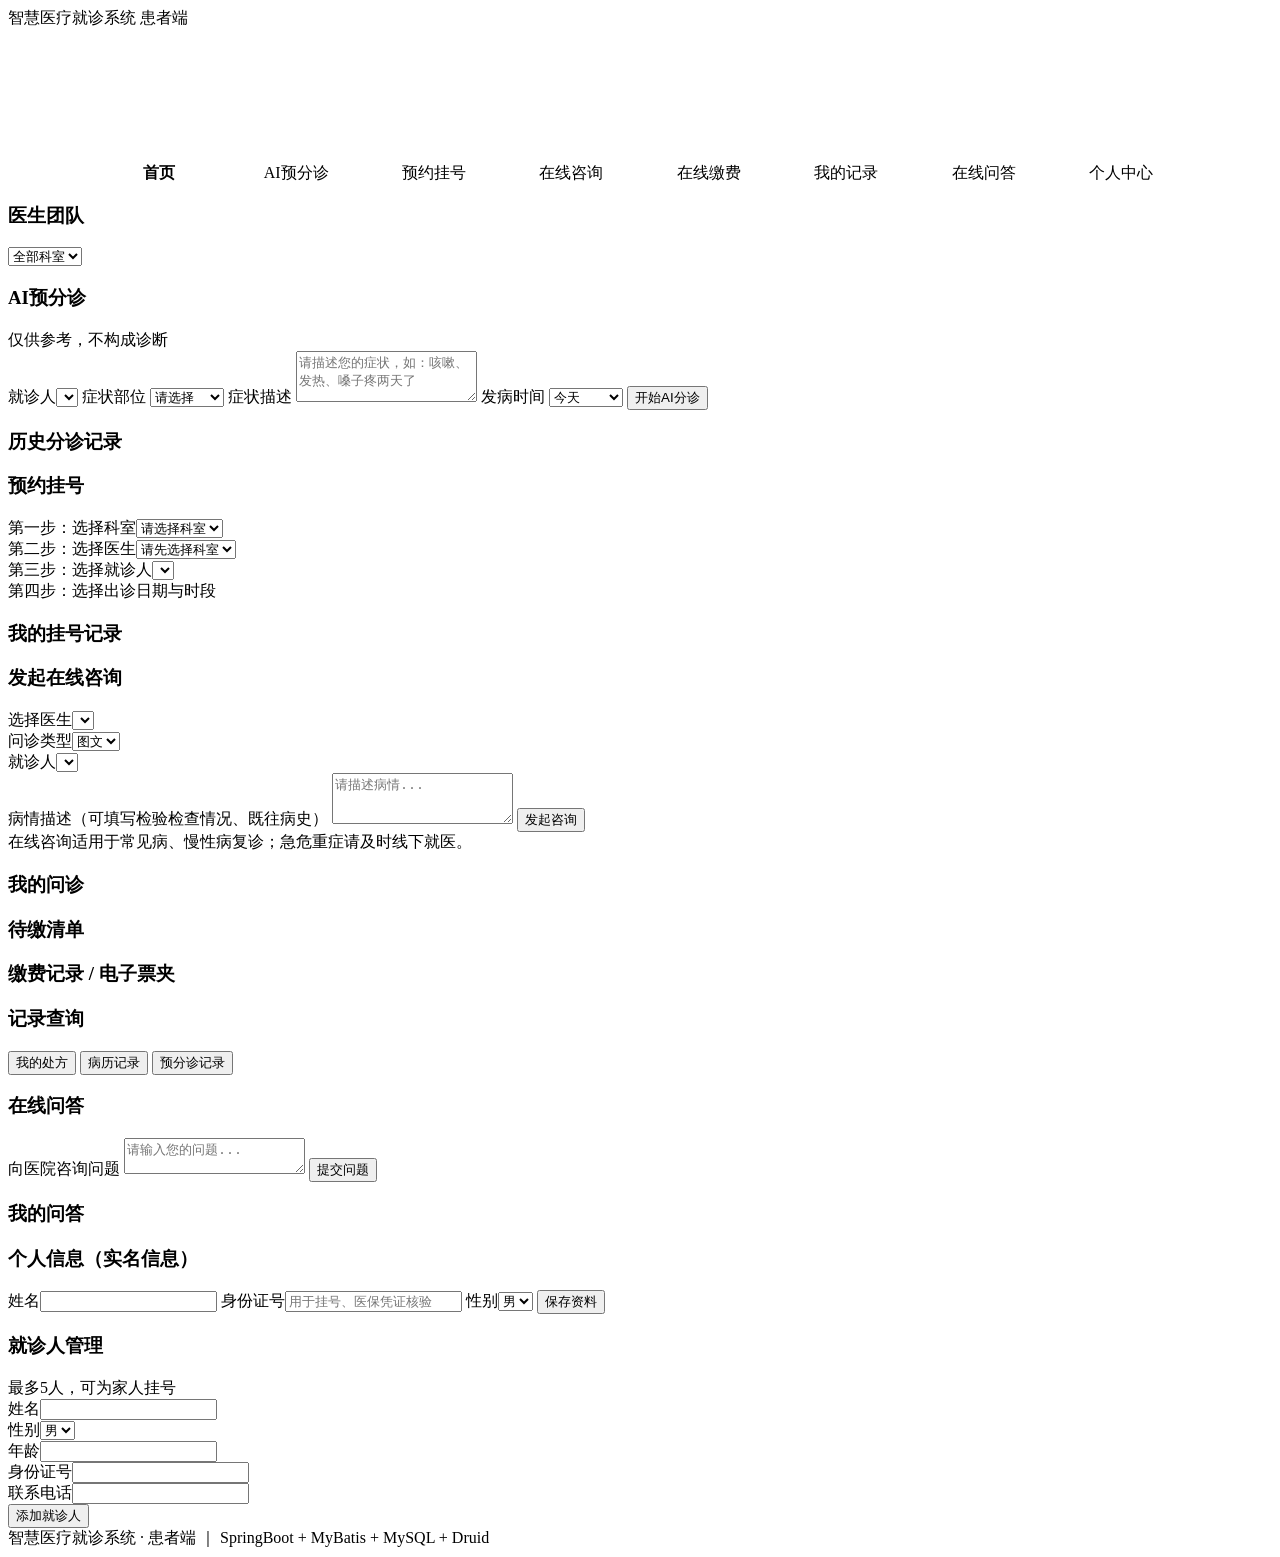
==== commit 68264ed2: "优化前端功能" ====
--- a/src/main/resources/public/index.html
+++ b/src/main/resources/public/index.html
@@ -4,22 +4,26 @@
 <meta charset="UTF-8">
 <meta name="viewport" content="width=device-width, initial-scale=1.0">
 <title>智慧医疗就诊系统 - 患者端</title>
+<!-- 门禁放在样式表之前：未登录直接跳登录页，连样式都不必下载，也不会闪出半个页面 -->
+<script src="/js/auth.js"></script>
+<script>SM.requireLogin('patient');</script>
 <link rel="stylesheet" href="/css/app.css">
 <style>
 /* 本页独占：横幅 + 横向导航 + 医生卡片 + 预分诊结果 + 个人中心/问答条目 */
-.staff-link{border:1px solid rgba(255,255,255,.5);border-radius:var(--r-full);padding:6px var(--sp-3)}
 /* ===== 横幅 ===== */
-.hero{background:linear-gradient(120deg,var(--primary-dark) 0%,var(--primary) 55%,var(--blue-500) 100%);color:#fff;padding:var(--sp-10) var(--sp-6) 78px;position:relative;overflow:hidden}
+.hero{background:linear-gradient(120deg,var(--primary-dark) 0%,var(--primary) 55%,var(--blue-500) 100%);color:#fff;padding:var(--sp-8) var(--sp-6) 68px;position:relative;overflow:hidden}
 .hero::before{content:"";position:absolute;width:380px;height:380px;border-radius:50%;background:rgba(255,255,255,.07);top:-130px;right:8%}
 .hero::after{content:"";position:absolute;width:220px;height:220px;border-radius:50%;background:rgba(255,255,255,.05);bottom:-80px;left:6%}
 .hero .inner{max-width:1100px;margin:0 auto;position:relative}
-.hero h1{font-size:var(--fs-3xl);letter-spacing:1px;margin-bottom:var(--sp-3)}
-.hero p{opacity:.9;font-size:var(--fs-md);line-height:1.9;max-width:640px}
-.hero .chips{margin-top:var(--sp-5);display:flex;gap:var(--sp-3);flex-wrap:wrap}
+.hero h1{font-size:var(--fs-2xl);letter-spacing:1px;margin-bottom:var(--sp-2)}
+.hero p{opacity:.9;font-size:var(--fs-base);line-height:1.8;max-width:640px}
+.hero .chips{margin-top:var(--sp-4);display:flex;gap:var(--sp-2);flex-wrap:wrap}
 .hero .chips span{background:rgba(255,255,255,.16);backdrop-filter:blur(4px);padding:var(--sp-1) var(--sp-4);border-radius:var(--r-full);font-size:var(--fs-sm);display:inline-flex;align-items:center;gap:var(--sp-1)}
+/* 卡片头部里的窄下拉（科室筛选），别让它占满整行 */
+.ctrl{max-width:200px;min-width:0}
 /* ===== 横向导航（上浮压在横幅下沿） ===== */
-.nav{max-width:1100px;margin:-34px auto 0;background:var(--surface);border-radius:var(--r-2xl);box-shadow:var(--sh-lg);display:flex;justify-content:space-around;padding:var(--sp-3) var(--sp-2);position:relative;z-index:var(--z-nav);flex-wrap:wrap}
-.nav button{border:none;background:none;padding:var(--sp-3);font-size:var(--fs-md);color:var(--gray-500);cursor:pointer;border-radius:var(--r-lg);display:flex;flex-direction:column;align-items:center;gap:var(--sp-1);min-width:88px;font-family:inherit;font-weight:500;transition:background var(--dur),color var(--dur),transform var(--dur)}
+.nav{max-width:1100px;margin:-30px auto 0;background:var(--surface);border-radius:var(--r-2xl);box-shadow:var(--sh-lg);display:flex;justify-content:space-around;padding:var(--sp-2) var(--sp-2);position:relative;z-index:var(--z-nav);flex-wrap:wrap}
+.nav button{border:none;background:none;padding:var(--sp-2) var(--sp-3);font-size:var(--fs-base);color:var(--gray-500);cursor:pointer;border-radius:var(--r-lg);display:flex;flex-direction:column;align-items:center;gap:var(--sp-1);min-width:88px;font-family:inherit;font-weight:500;transition:background var(--dur),color var(--dur),transform var(--dur)}
 .nav button .ico{width:1.35em;height:1.35em}
 .nav button.active{background:var(--primary-light);color:var(--primary-dark);font-weight:600}
 .nav button:hover:not(.active){background:var(--gray-100);color:var(--primary);transform:translateY(-1px)}
@@ -40,16 +44,13 @@
 /* ===== 个人中心 / 问答条目 ===== */
 .mine-account{font-size:var(--fs-md);color:var(--gray-600);margin-bottom:var(--sp-3)}
 .hr-dash{margin:var(--sp-4) 0;border:none;border-top:1px dashed var(--line)}
-.qa-item{padding:var(--sp-3) 0;border-bottom:1px dashed var(--line)}
-.qa-item:last-child{border-bottom:none}
 .qa-ans{color:var(--primary-dark);font-size:var(--fs-base);margin-top:var(--sp-2)}
-.msg-time{font-size:var(--fs-xs);opacity:.75}
 </style>
 </head>
 <body data-role="patient">
 <div class="topbar">
   <div class="logo"><i data-lucide="heart-pulse" class="ico"></i>智慧医疗就诊系统 <span class="badge">患者端</span></div>
-  <div><span id="userArea"></span><a class="staff-link" href="/login.html">医护 / 管理员登录</a></div>
+  <div id="userArea"></div>
 </div>
 
 <div class="hero">
@@ -82,9 +83,11 @@
   <!-- 首页 -->
   <div class="section active" id="s-home">
     <div class="card">
-      <h3><i data-lucide="stethoscope" class="ico"></i>医生团队</h3>
-      <div class="row" style="margin-bottom:var(--sp-4)">
-        <select id="homeDept" onchange="loadHomeDoctors()"><option value="">全部科室</option></select>
+      <div class="card-head">
+        <h3><i data-lucide="stethoscope" class="ico"></i>医生团队</h3>
+        <div class="card-actions">
+          <select id="homeDept" class="ctrl" onchange="loadHomeDoctors()"><option value="">全部科室</option></select>
+        </div>
       </div>
       <div class="doctor-grid" id="homeDoctors"></div>
     </div>
@@ -93,7 +96,10 @@
   <!-- AI预分诊 -->
   <div class="section" id="s-triage">
     <div class="card">
-      <h3><i data-lucide="sparkles" class="ico"></i>AI预分诊 <span class="tag tag--info">仅供参考，不构成诊断</span></h3>
+      <div class="card-head">
+        <h3><i data-lucide="sparkles" class="ico"></i>AI预分诊</h3>
+        <div class="card-actions"><span class="tag tag--info">仅供参考，不构成诊断</span></div>
+      </div>
       <label>就诊人</label><select id="triageVisitor"></select>
       <label>症状部位</label>
       <select id="triagePart">
@@ -108,7 +114,9 @@
       <div id="triageResult"></div>
     </div>
     <div class="card">
-      <h3><i data-lucide="history" class="ico"></i>历史分诊记录</h3>
+      <div class="card-head">
+        <h3><i data-lucide="history" class="ico"></i>历史分诊记录</h3>
+      </div>
       <div id="triageHistory"></div>
     </div>
   </div>
@@ -116,7 +124,9 @@
   <!-- 预约挂号 -->
   <div class="section" id="s-reg">
     <div class="card">
-      <h3><i data-lucide="calendar-check" class="ico"></i>预约挂号</h3>
+      <div class="card-head">
+        <h3><i data-lucide="calendar-check" class="ico"></i>预约挂号</h3>
+      </div>
       <div class="row">
         <div><label>第一步：选择科室</label><select id="regDept" onchange="loadRegDoctors()"><option value="">请选择科室</option></select></div>
         <div><label>第二步：选择医生</label><select id="regDoctor" onchange="loadRegSchedules()"><option value="">请先选择科室</option></select></div>
@@ -127,7 +137,9 @@
       <div id="regResult"></div>
     </div>
     <div class="card">
-      <h3><i data-lucide="clipboard-list" class="ico"></i>我的挂号记录</h3>
+      <div class="card-head">
+        <h3><i data-lucide="clipboard-list" class="ico"></i>我的挂号记录</h3>
+      </div>
       <div id="regList"></div>
     </div>
   </div>
@@ -135,7 +147,9 @@
   <!-- 在线咨询 -->
   <div class="section" id="s-consult">
     <div class="card">
-      <h3><i data-lucide="message-square" class="ico"></i>发起在线咨询</h3>
+      <div class="card-head">
+        <h3><i data-lucide="message-square" class="ico"></i>发起在线咨询</h3>
+      </div>
       <div class="row">
         <div><label>选择医生</label><select id="consultDoctor"></select></div>
         <div><label>问诊类型</label><select id="consultType"><option>图文</option><option>语音</option><option>视频</option></select></div>
@@ -147,28 +161,36 @@
       <p class="muted" style="margin-top:var(--sp-3)"><i data-lucide="circle-help" class="ico"></i> 在线咨询适用于常见病、慢性病复诊；急危重症请及时线下就医。</p>
     </div>
     <div class="card">
-      <h3><i data-lucide="messages-square" class="ico"></i>我的问诊</h3>
+      <div class="card-head">
+        <h3><i data-lucide="messages-square" class="ico"></i>我的问诊</h3>
+      </div>
       <div id="consultList"></div>
     </div>
     <div class="card" id="chatCard" style="display:none">
-      <h3><i data-lucide="message-square" class="ico"></i>问诊对话 <span id="chatStatus"></span></h3>
+      <div class="card-head">
+        <h3><i data-lucide="message-square" class="ico"></i>问诊对话 <span id="chatStatus"></span></h3>
+        <div class="card-actions"><button class="btn btn--neutral sm" onclick="refreshMsgs()">刷新消息</button></div>
+      </div>
       <div class="chat-box" id="chatBox"></div>
       <div class="row" style="margin-top:var(--sp-3);align-items:center">
         <input id="chatInput" placeholder="输入消息..." style="margin-bottom:0">
         <button class="btn shrink" onclick="sendMsg()">发送</button>
       </div>
-      <button class="btn btn--neutral sm" style="margin-top:var(--sp-3)" onclick="refreshMsgs()">刷新消息</button>
     </div>
   </div>
 
   <!-- 在线缴费 -->
   <div class="section" id="s-pay">
     <div class="card">
-      <h3><i data-lucide="wallet" class="ico"></i>待缴清单</h3>
+      <div class="card-head">
+        <h3><i data-lucide="wallet" class="ico"></i>待缴清单</h3>
+      </div>
       <div id="payPending"></div>
     </div>
     <div class="card">
-      <h3><i data-lucide="receipt" class="ico"></i>缴费记录 / 电子票夹</h3>
+      <div class="card-head">
+        <h3><i data-lucide="receipt" class="ico"></i>缴费记录 / 电子票夹</h3>
+      </div>
       <div id="payRecords"></div>
     </div>
   </div>
@@ -176,11 +198,15 @@
   <!-- 我的记录 -->
   <div class="section" id="s-records">
     <div class="card">
-      <h3><i data-lucide="clipboard-list" class="ico"></i>记录查询</h3>
-      <div class="row" style="margin-bottom:var(--sp-4)">
-        <button class="btn sm" onclick="loadRecords('rx')">我的处方</button>
-        <button class="btn btn--neutral sm" onclick="loadRecords('medical')">病历记录</button>
-        <button class="btn btn--neutral sm" onclick="loadRecords('triage')">预分诊记录</button>
+      <div class="card-head">
+        <h3><i data-lucide="clipboard-list" class="ico"></i>记录查询</h3>
+        <div class="card-actions">
+          <div class="segmented" id="recTabs">
+            <button class="active" data-rec="rx" onclick="loadRecords('rx')">我的处方</button>
+            <button data-rec="medical" onclick="loadRecords('medical')">病历记录</button>
+            <button data-rec="triage" onclick="loadRecords('triage')">预分诊记录</button>
+          </div>
+        </div>
       </div>
       <div id="recordsList"></div>
     </div>
@@ -189,13 +215,17 @@
   <!-- 在线问答 -->
   <div class="section" id="s-qa">
     <div class="card">
-      <h3><i data-lucide="circle-help" class="ico"></i>在线问答</h3>
+      <div class="card-head">
+        <h3><i data-lucide="circle-help" class="ico"></i>在线问答</h3>
+      </div>
       <label>向医院咨询问题</label>
       <textarea id="qaContent" rows="2" placeholder="请输入您的问题..."></textarea>
       <button class="btn" onclick="askQuestion()">提交问题</button>
     </div>
     <div class="card">
-      <h3><i data-lucide="messages-square" class="ico"></i>我的问答</h3>
+      <div class="card-head">
+        <h3><i data-lucide="messages-square" class="ico"></i>我的问答</h3>
+      </div>
       <div id="qaList"></div>
     </div>
   </div>
@@ -203,7 +233,9 @@
   <!-- 个人中心 -->
   <div class="section" id="s-mine">
     <div class="card">
-      <h3><i data-lucide="user" class="ico"></i>个人信息（实名信息）</h3>
+      <div class="card-head">
+        <h3><i data-lucide="user" class="ico"></i>个人信息（实名信息）</h3>
+      </div>
       <div id="mineInfo"></div>
       <label>姓名</label><input id="mineName">
       <label>身份证号</label><input id="mineIdCard" placeholder="用于挂号、医保凭证核验">
@@ -211,7 +243,10 @@
       <button class="btn" onclick="saveMine()">保存资料</button>
     </div>
     <div class="card">
-      <h3><i data-lucide="users" class="ico"></i>就诊人管理 <span class="muted">（最多5人，可为家人挂号）</span></h3>
+      <div class="card-head">
+        <h3><i data-lucide="users" class="ico"></i>就诊人管理</h3>
+        <div class="card-actions"><span class="muted">最多5人，可为家人挂号</span></div>
+      </div>
       <div id="visitorList"></div>
       <hr class="hr-dash">
       <div class="row">
@@ -230,26 +265,7 @@
 </div>
 <footer>智慧医疗就诊系统 · 患者端 ｜ SpringBoot + MyBatis + MySQL + Druid</footer>
 
-<!-- 登录/注册弹窗 -->
-<div class="modal-mask" id="loginMask" onclick="if(event.target===this)closeLogin()">
-  <div class="modal">
-    <span class="modal-close" onclick="closeLogin()" title="关闭">×</span>
-    <h3 id="loginTitle">用户登录</h3>
-    <label>手机号</label><input id="loginPhone" placeholder="演示账号 13800000001">
-    <label>密码</label><input id="loginPwd" type="password" placeholder="演示密码 123456">
-    <div id="regExtra" style="display:none">
-      <label>姓名</label><input id="regName" placeholder="选填">
-    </div>
-    <div style="display:flex;gap:var(--sp-3);margin-top:var(--sp-2)">
-      <button class="btn" id="loginBtn" onclick="doLogin()">登录</button>
-      <button class="btn btn--neutral" onclick="toggleReg()" id="toggleBtn">没有账号？去注册</button>
-    </div>
-    <p class="muted" style="margin-top:var(--sp-3)">登录后可使用预分诊、挂号、咨询、缴费等全部功能</p>
-  </div>
-</div>
-
 <script src="/js/lucide.min.js"></script>
-<script src="/js/auth.js"></script>
 <script src="/js/app.js"></script>
 <script>
 //登录身份：token 走请求头交给后端识别，user 是身份档案（仅用于展示）
@@ -258,14 +274,13 @@
 //不弹窗、不抛异常（跳转后仍继续 return）、不吞网络异常、401 用 replace 而非 href
 const S = SM.createSession({
   role: 'patient',
-  redirect: '/login.html',
+  redirect: '/login.html?role=patient',
   replaceOn401: true,
   alertOn401: false,
   throwOn401: false,
   catchNetwork: false
 });
 
-let isReg = false;
 let currentConsult = null;
 
 // ==================== 基础工具 ====================
@@ -273,46 +288,18 @@
   SM.renderTopbar({
     elId: 'userArea', user: S.user, icon: 'user',
     label: u => u.name,
-    loginFn: 'showLogin', loginText: '登录/注册',
     logoutFn: 'logout', logoutText: '退出'
   });
 }
-function needLogin() {
-  if (!S.user) { document.getElementById('loginMask').style.display = 'flex'; return true; }
-  return false;
-}
-function showLogin() { document.getElementById('loginMask').style.display = 'flex'; }
-function closeLogin() { document.getElementById('loginMask').style.display = 'none'; }
-document.addEventListener('keydown', e => { if (e.key === 'Escape') closeLogin(); });
 //退出登录要通知服务端作废令牌：旧写法只清 localStorage，令牌在服务端仍然有效
 async function logout() { S.logout(); }
-function toggleReg() {
-  isReg = !isReg;
-  document.getElementById('regExtra').style.display = isReg ? 'block' : 'none';
-  document.getElementById('loginTitle').textContent = isReg ? '用户注册' : '用户登录';
-  document.getElementById('loginBtn').textContent = isReg ? '注册并登录' : '登录';
-  document.getElementById('toggleBtn').textContent = isReg ? '已有账号？去登录' : '没有账号？去注册';
-}
-async function doLogin() {
-  const phone = document.getElementById('loginPhone').value.trim();
-  const password = document.getElementById('loginPwd').value;
-  if (!phone || !password) { alert('请输入手机号和密码'); return; }
-  const url = isReg ? '/api/patient/register' : '/api/patient/login';
-  const body = { phone, password };
-  if (isReg) body.name = document.getElementById('regName').value.trim();
-  const r = await S.api(url, { method: 'POST', headers: { 'Content-Type': 'application/json' }, body: JSON.stringify(body) });
-  if (r.code !== 200) { alert(r.msg); return; }
-  if (isReg) { alert('注册成功，请登录'); toggleReg(); return; }
-  //登录返回统一结构：token + role + profile
-  S.save(r.data.token, r.data.profile);
-  document.getElementById('loginMask').style.display = 'none';
-  init();
-}
 
 // ==================== 导航切换 ====================
 //当前标签同步写进 URL 的 #（如 /#pay），刷新后按 # 恢复；不写的话刷新一定回到"首页"
 function loadSection(s) {
-  if (s === 'home') loadHomeDoctors();
+  //首页也得先拉科室：ensureDepts() 是唯一往 #homeDept 写选项的地方，
+  //以前只有挂号分区调它，所以首页那个下拉一直只有写死的"全部科室"一个选项
+  if (s === 'home') ensureDepts().then(loadHomeDoctors);
   if (s === 'triage') { loadVisitors('triageVisitor'); loadTriageHistory(); }
   if (s === 'reg') { loadRegDepts(); loadVisitors('regVisitor'); loadRegList(); }
   if (s === 'consult') { loadConsultDoctors(); loadVisitors('consultVisitor'); loadConsultList(); }
@@ -378,14 +365,12 @@
 // ==================== 就诊人 ====================
 async function loadVisitors(selectId) {
   const sel = document.getElementById(selectId);
-  if (!S.user) { sel.innerHTML = '<option value="">请先登录</option>'; return; }
   const r = await S.api('/api/patient/visitor/list?patientId=' + S.user.id);
   sel.innerHTML = (r.data || []).map(v => `<option value="${v.id}">${v.name}（${v.sex} ${v.age}岁）</option>`).join('');
 }
 
 // ==================== AI预分诊 ====================
 async function submitTriage() {
-  if (needLogin()) return;
   const visitorId = document.getElementById('triageVisitor').value;
   if (!visitorId) { alert('请先添加就诊人'); return; }
   const body = {
@@ -410,14 +395,13 @@
   loadTriageHistory();
 }
 async function loadTriageHistory() {
-  if (!S.user) return;
   const r = await S.api('/api/triage/history?patientId=' + S.user.id);
   const box = document.getElementById('triageHistory');
   if (!r.data || r.data.length === 0) { box.innerHTML = SM.empty('暂无分诊记录'); return; }
-  box.innerHTML = '<table><tr><th>就诊人</th><th>症状</th><th>建议科室</th><th>紧急程度</th><th>时间</th></tr>' +
+  box.innerHTML = '<div class="table-wrap table-wrap--limit"><table><tr><th>就诊人</th><th>症状</th><th>建议科室</th><th>紧急程度</th><th>时间</th></tr>' +
     r.data.map(t => `<tr><td>${t.visitorName}</td><td>${t.symptoms}</td><td>${t.suggestedDept}</td>
       <td>${SM.tag(t.urgency, t.urgency === '急诊' ? 'danger' : 'success')}</td>
-      <td>${SM.fmtTime(t.createTime)}</td></tr>`).join('') + '</table>';
+      <td>${SM.fmtTime(t.createTime)}</td></tr>`).join('') + '</table></div>';
 }
 
 // ==================== 预约挂号 ====================
@@ -440,14 +424,13 @@
   if (!doctorId) { box.innerHTML = ''; return; }
   const r = await S.api('/api/guide/schedules?doctorId=' + doctorId);
   if (!r.data || r.data.length === 0) { box.innerHTML = SM.empty('该医生近期无排班'); return; }
-  box.innerHTML = '<table><tr><th>出诊日期</th><th>时段</th><th>剩余号源</th><th>挂号费</th><th>操作</th></tr>' +
+  box.innerHTML = '<div class="table-wrap"><table><tr><th>出诊日期</th><th>时段</th><th>剩余号源</th><th>挂号费</th><th>操作</th></tr>' +
     r.data.map(s => `<tr><td>${SM.fmtDate(s.workDate)}</td><td>${s.timeSlot}</td>
       <td>${SM.tag(s.remainCount + '/' + s.totalCount, s.remainCount > 0 ? 'success' : 'danger')}</td>
       <td>￥${s.fee}</td>
-      <td>${s.remainCount > 0 ? `<button class="btn sm" onclick="createReg(${s.id})">挂号</button>` : '<span class="muted">约满</span>'}</td></tr>`).join('') + '</table>';
+      <td>${s.remainCount > 0 ? `<button class="btn sm" onclick="createReg(${s.id})">挂号</button>` : '<span class="muted">约满</span>'}</td></tr>`).join('') + '</table></div>';
 }
 async function createReg(scheduleId) {
-  if (needLogin()) return;
   const visitorId = document.getElementById('regVisitor').value;
   if (!visitorId) { alert('请选择就诊人（个人中心可添加）'); return; }
   const r = await S.api(`/api/reg/create?scheduleId=${scheduleId}&visitorId=${visitorId}&patientId=${S.user.id}`, { method: 'POST' });
@@ -456,15 +439,17 @@
   loadRegSchedules(); loadRegList();
 }
 async function loadRegList() {
-  if (!S.user) return;
   const r = await S.api('/api/reg/my?patientId=' + S.user.id);
   const box = document.getElementById('regList');
   if (!r.data || r.data.length === 0) { box.innerHTML = SM.empty('暂无挂号记录'); return; }
-  box.innerHTML = '<table><tr><th>单号</th><th>就诊人</th><th>科室/医生</th><th>就诊时间</th><th>费用</th><th>状态</th><th>操作</th></tr>' +
-    r.data.map(g => `<tr><td>${g.regNo}</td><td>${g.visitorName}</td><td>${g.deptName}/${g.doctorName}</td>
-      <td>${SM.fmtDate(g.workDate)} ${g.timeSlot}</td><td>￥${g.fee}</td>
+  box.innerHTML = '<div class="table-wrap table-wrap--limit"><table><tr><th>单号</th><th>就诊人</th><th>科室/医生</th><th>费用</th><th>状态</th><th>操作</th></tr>' +
+    r.data.map(g => `<tr>
+      <td><div class="cell-main">${g.regNo}</div><div class="cell-sub">${SM.fmtDate(g.workDate)} ${g.timeSlot}</div></td>
+      <td>${g.visitorName}</td>
+      <td><div class="cell-main">${g.deptName}</div><div class="cell-sub">${g.doctorName}</div></td>
+      <td>￥${g.fee}</td>
       <td>${SM.statusTag('reg', g.status)}</td>
-      <td>${['待支付', '已支付'].includes(g.status) ? `<button class="btn btn--warn sm" onclick="cancelReg(${g.id})">退号</button>` : ''}</td></tr>`).join('') + '</table>';
+      <td>${['待支付', '已支付'].includes(g.status) ? `<button class="btn btn--warn sm" onclick="cancelReg(${g.id})">退号</button>` : ''}</td></tr>`).join('') + '</table></div>';
 }
 async function cancelReg(id) {
   if (!confirm('确认退号？费用将原路退回')) return;
@@ -480,7 +465,6 @@
     `<option value="${d.id}">${d.name} ${d.title}（${d.deptName || ''} ${d.onlineStatus}）</option>`).join('');
 }
 async function startConsult() {
-  if (needLogin()) return;
   const visitorId = document.getElementById('consultVisitor').value;
   if (!visitorId) { alert('请先添加就诊人'); return; }
   const body = {
@@ -497,16 +481,15 @@
   openChat(r.data.id);
 }
 async function loadConsultList() {
-  if (!S.user) return;
   const r = await S.api('/api/consult/my?patientId=' + S.user.id);
   const box = document.getElementById('consultList');
   if (!r.data || r.data.length === 0) { box.innerHTML = SM.empty('暂无问诊记录'); return; }
-  box.innerHTML = '<table><tr><th>编号</th><th>医生</th><th>类型</th><th>病情描述</th><th>状态</th><th>小结</th><th>操作</th></tr>' +
+  box.innerHTML = '<div class="table-wrap table-wrap--limit"><table><tr><th>编号</th><th>医生</th><th>类型</th><th>病情描述</th><th>状态</th><th>小结</th><th>操作</th></tr>' +
     r.data.map(c => `<tr><td>${c.id}</td><td>${c.doctorName}</td><td>${c.type}</td>
       <td>${(c.description || '').substring(0, 20)}</td>
       <td>${SM.statusTag('consult', c.status)}</td>
       <td>${c.summary ? c.summary.substring(0, 15) : '-'}</td>
-      <td><button class="btn sm" onclick="openChat(${c.id})">进入问诊</button></td></tr>`).join('') + '</table>';
+      <td><button class="btn sm" onclick="openChat(${c.id})">进入问诊</button></td></tr>`).join('') + '</table></div>';
 }
 function openChat(id) {
   currentConsult = id;
@@ -534,15 +517,14 @@
 
 // ==================== 在线缴费 ====================
 async function loadPayPending() {
-  if (!S.user) return;
   const r = await S.api('/api/pay/pending?patientId=' + S.user.id);
   const box = document.getElementById('payPending');
   if (!r.data || r.data.length === 0) { box.innerHTML = SM.empty('暂无待缴费用'); return; }
-  box.innerHTML = '<table><tr><th>订单号</th><th>费用类型</th><th>明细</th><th>金额</th><th>操作</th></tr>' +
+  box.innerHTML = '<div class="table-wrap table-wrap--limit"><table><tr><th>订单号</th><th>费用类型</th><th>明细</th><th>金额</th><th>操作</th></tr>' +
     r.data.map(p => `<tr><td>${p.orderNo}</td><td>${SM.tag(p.bizType, 'info')}</td><td>${p.title}</td>
       <td><b class="fee">￥${p.amount}</b></td>
       <td><button class="btn btn--success sm" onclick="payOrder(${p.id},'微信')">微信支付</button>
-      <button class="btn sm" onclick="payOrder(${p.id},'支付宝')">支付宝支付</button></td></tr>`).join('') + '</table>';
+      <button class="btn sm" onclick="payOrder(${p.id},'支付宝')">支付宝支付</button></td></tr>`).join('') + '</table></div>';
 }
 async function payOrder(id, payType) {
   const r = await S.api(`/api/pay/pay?paymentId=${id}&payType=${encodeURIComponent(payType)}`, { method: 'POST' });
@@ -551,38 +533,39 @@
   loadPayPending(); loadPayRecords();
 }
 async function loadPayRecords() {
-  if (!S.user) return;
   const r = await S.api('/api/pay/records?patientId=' + S.user.id);
   const box = document.getElementById('payRecords');
   if (!r.data || r.data.length === 0) { box.innerHTML = SM.empty('暂无缴费记录'); return; }
-  box.innerHTML = '<table><tr><th>订单号</th><th>类型</th><th>明细</th><th>金额</th><th>支付方式</th><th>状态</th><th>电子票据</th></tr>' +
+  box.innerHTML = '<div class="table-wrap table-wrap--limit"><table><tr><th>订单号</th><th>类型</th><th>明细</th><th>金额</th><th>支付方式</th><th>状态</th><th>电子票据</th></tr>' +
     r.data.map(p => `<tr><td>${p.orderNo}</td><td>${p.bizType}</td><td>${p.title}</td><td>￥${p.amount}</td>
       <td>${p.payType || '-'}</td><td>${SM.statusTag('pay', p.status)}</td>
-      <td>${p.ticketNo || '-'}</td></tr>`).join('') + '</table>';
+      <td>${p.ticketNo || '-'}</td></tr>`).join('') + '</table></div>';
 }
 
 // ==================== 我的记录 ====================
 async function loadRecords(type) {
-  if (needLogin()) return;
+  //切换器的高亮跟着实际加载的记录类型走（纯展示状态，不涉及接口）
+  document.querySelectorAll('#recTabs button').forEach(b => b.classList.toggle('active', b.dataset.rec === type));
   const box = document.getElementById('recordsList');
   if (type === 'rx') {
     const r = await S.api('/api/records/prescriptions?patientId=' + S.user.id);
     if (!r.data || r.data.length === 0) { box.innerHTML = SM.empty('暂无处方'); return; }
     box.innerHTML = r.data.map(rx => `
-      <div class="card" style="margin-bottom:var(--sp-4)">
+      <div class="card" style="margin-bottom:var(--sp-4);box-shadow:none;background:var(--gray-50)">
         <b>处方 ${rx.rxNo}</b> ${SM.statusTag('rx', rx.status)}
         <div class="muted" style="margin:var(--sp-2) 0">诊断：${rx.diagnosis} ｜ 开方医生：${rx.doctorName} ｜ ${SM.fmtTime(rx.createTime)} ｜ 合计 ￥${rx.totalAmount}</div>
-        <table><tr><th>药品</th><th>规格</th><th>数量</th><th>用法用量</th><th>疗程</th><th>小计</th></tr>
+        <div class="table-wrap"><table><tr><th>药品</th><th>规格</th><th>数量</th><th>用法用量</th><th>疗程</th><th>小计</th></tr>
         ${(rx.items || []).map(i => `<tr><td>${i.medicineName}</td><td>${i.spec}</td><td>${i.quantity}</td>
-          <td>${i.dosage || ''} ${i.frequency || ''}</td><td>${i.course || ''}</td><td>￥${i.subtotal}</td></tr>`).join('')}</table>
+          <td>${i.dosage || ''} ${i.frequency || ''}</td><td>${i.course || ''}</td><td>￥${i.subtotal}</td></tr>`).join('')}</table></div>
         ${rx.remark ? `<div class="muted" style="margin-top:var(--sp-2)"><i data-lucide="pin" class="ico"></i> 药房备注：${rx.remark}</div>` : ''}
       </div>`).join('');
   } else if (type === 'medical') {
     const r = await S.api('/api/records/medical?patientId=' + S.user.id);
     if (!r.data || r.data.length === 0) { box.innerHTML = SM.empty('暂无病历记录'); return; }
-    box.innerHTML = '<table><tr><th>就诊人</th><th>科室/医生</th><th>诊断</th><th>医嘱建议</th><th>时间</th></tr>' +
-      r.data.map(m => `<tr><td>${m.visitorName}</td><td>${m.deptName || ''}/${m.doctorName}</td>
-        <td>${m.diagnosis}</td><td>${m.advice || ''}</td><td>${SM.fmtTime(m.createTime)}</td></tr>`).join('') + '</table>';
+    box.innerHTML = '<div class="table-wrap table-wrap--limit"><table><tr><th>就诊人</th><th>科室/医生</th><th>诊断</th><th>医嘱建议</th><th>时间</th></tr>' +
+      r.data.map(m => `<tr><td>${m.visitorName}</td>
+        <td><div class="cell-main">${m.deptName || ''}</div><div class="cell-sub">${m.doctorName}</div></td>
+        <td>${m.diagnosis}</td><td>${m.advice || ''}</td><td>${SM.fmtTime(m.createTime)}</td></tr>`).join('') + '</table></div>';
   } else {
     loadTriageHistoryInto(box);
   }
@@ -590,14 +573,14 @@
 async function loadTriageHistoryInto(box) {
   const r = await S.api('/api/triage/history?patientId=' + S.user.id);
   if (!r.data || r.data.length === 0) { box.innerHTML = SM.empty('暂无预分诊记录'); return; }
-  box.innerHTML = '<table><tr><th>就诊人</th><th>症状</th><th>建议科室</th><th>紧急程度</th><th>建议</th><th>时间</th></tr>' +
+  box.innerHTML = '<div class="table-wrap table-wrap--limit"><table><tr><th>就诊人</th><th>症状</th><th>建议科室</th><th>紧急程度</th><th>建议</th><th>时间</th></tr>' +
     r.data.map(t => `<tr><td>${t.visitorName}</td><td>${t.symptoms}</td><td>${t.suggestedDept}</td>
-      <td>${t.urgency}</td><td>${t.advice}</td><td>${SM.fmtTime(t.createTime)}</td></tr>`).join('') + '</table>';
+      <td>${SM.tag(t.urgency, t.urgency === '急诊' ? 'danger' : 'success')}</td><td>${t.advice}</td>
+      <td>${SM.fmtTime(t.createTime)}</td></tr>`).join('') + '</table></div>';
 }
 
 // ==================== 在线问答 ====================
 async function askQuestion() {
-  if (needLogin()) return;
   const content = document.getElementById('qaContent').value.trim();
   if (!content) { alert('请输入问题内容'); return; }
   const r = await S.api('/api/qa/ask', { method: 'POST', headers: { 'Content-Type': 'application/json' }, body: JSON.stringify({ patientId: S.user.id, patientName: S.user.name, content }) });
@@ -607,7 +590,6 @@
   loadQaList();
 }
 async function loadQaList() {
-  if (!S.user) return;
   const r = await S.api('/api/qa/my?patientId=' + S.user.id);
   const box = document.getElementById('qaList');
   if (!r.data || r.data.length === 0) { box.innerHTML = SM.empty('暂无问答记录'); return; }
@@ -621,7 +603,6 @@
 
 // ==================== 个人中心 ====================
 async function loadMine() {
-  if (needLogin()) return;
   document.getElementById('mineInfo').innerHTML =
     `<p class="mine-account">账号：${S.user.phone} ｜ 注册时间：${SM.fmtTime(S.user.createTime)}</p>`;
   document.getElementById('mineName').value = S.user.name || '';
@@ -630,10 +611,10 @@
   const r = await S.api('/api/patient/visitor/list?patientId=' + S.user.id);
   const box = document.getElementById('visitorList');
   if (!r.data || r.data.length === 0) { box.innerHTML = SM.empty('暂无就诊人，请先添加'); return; }
-  box.innerHTML = '<table><tr><th>姓名</th><th>性别</th><th>年龄</th><th>身份证号</th><th>电话</th><th>操作</th></tr>' +
+  box.innerHTML = '<div class="table-wrap table-wrap--limit"><table><tr><th>姓名</th><th>性别</th><th>年龄</th><th>身份证号</th><th>电话</th><th>操作</th></tr>' +
     r.data.map(v => `<tr><td>${v.name}</td><td>${v.sex || ''}</td><td>${v.age || ''}</td>
       <td>${v.idCard || ''}</td><td>${v.phone || ''}</td>
-      <td><button class="btn btn--warn sm" onclick="delVisitor(${v.id})">删除</button></td></tr>`).join('') + '</table>';
+      <td><button class="btn btn--warn sm" onclick="delVisitor(${v.id})">删除</button></td></tr>`).join('') + '</table></div>';
 }
 async function saveMine() {
   const name = document.getElementById('mineName').value.trim();
@@ -669,17 +650,9 @@
   //刷新后停在刷新前的那个标签，而不是无条件回到首页
   activate(location.hash.slice(1) || 'home');
 }
-//令牌可能是隔夜的废票，启动时跟服务端核对一次，别拿 localStorage 的缓存冒充已登录
-async function validateToken() {
-  if (!S.token) return;
-  try {
-    const me = await S.api('/api/auth/me', { silent401: true });
-    if (me.code !== 200) S.clearAuth();
-  } catch (e) {
-    //服务端不可达时不能卡住初始化，先按本地缓存渲染；令牌真失效会在业务请求上暴露出来
-  }
-}
-validateToken().then(init);
+//本地有令牌不等于令牌还有效（2 小时不活动就作废了），启动时先跟服务端核对一次；
+//核对不过 verify() 自己会清身份并跳登录页，这里什么都不用做
+S.verify().then(ok => { if (ok) init(); });
 
 SM.initIcons();
 </script>
